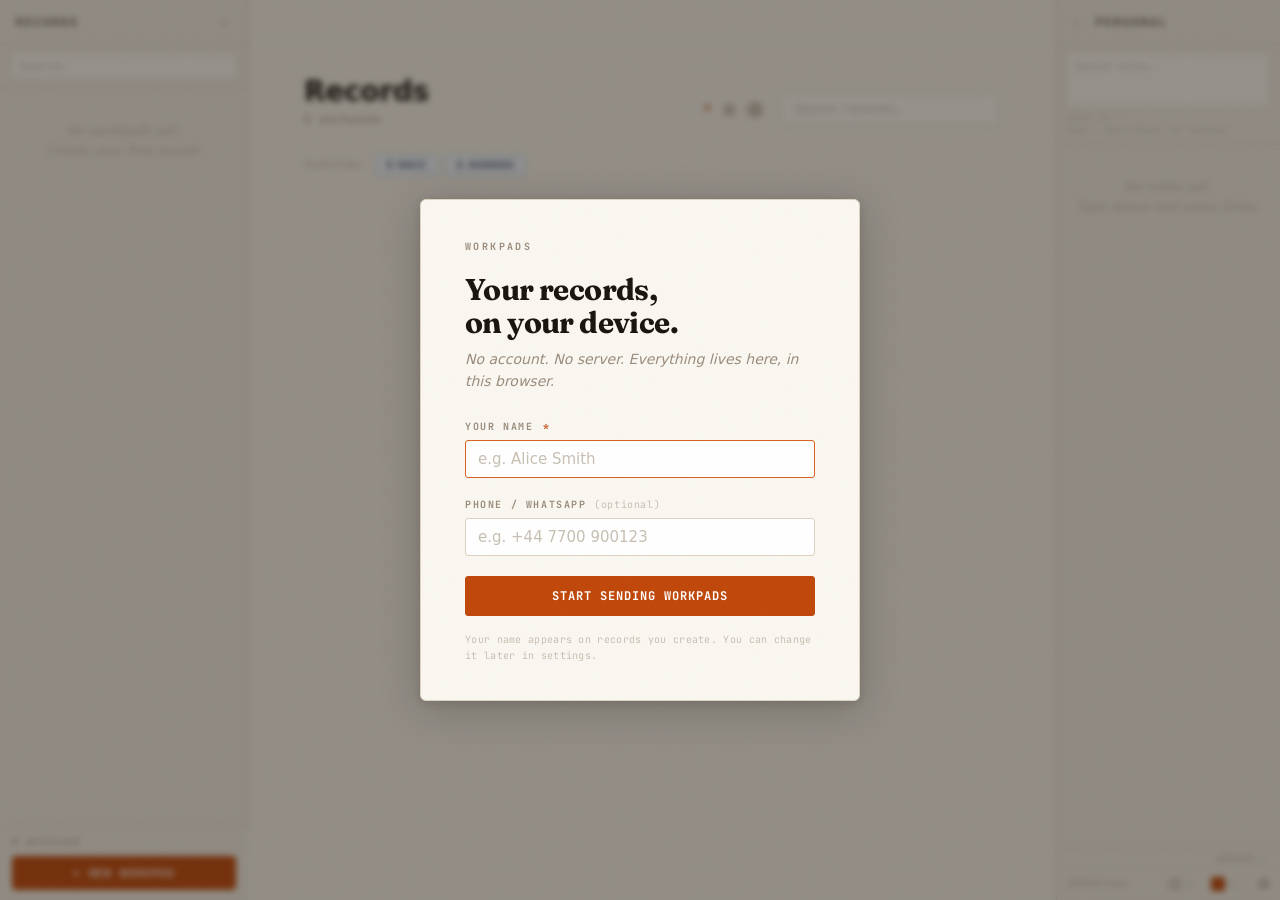
==== index.html @ d7a2f34f "updates to PWA" ====
<!DOCTYPE html>
<html lang="en">
<head>
  <meta charset="UTF-8">
  <meta name="viewport" content="width=device-width, initial-scale=1.0">
  <title>Workpads</title>
  <link rel="manifest" href="/manifest.json">
  <meta name="mobile-web-app-capable" content="yes">
  <meta name="apple-mobile-web-app-capable" content="yes">
  <meta name="apple-mobile-web-app-status-bar-style" content="black-translucent">
  <meta name="apple-mobile-web-app-title" content="Workpads">
  <meta name="theme-color" content="#1a3055">
  <link rel="apple-touch-icon" href="/img/icon-192.svg">
  <link rel="preconnect" href="https://fonts.googleapis.com">
  <link rel="preconnect" href="https://fonts.gstatic.com" crossorigin>
  <link href="https://fonts.googleapis.com/css2?family=Fraunces:ital,opsz,wght@0,9..144,300;0,9..144,700;1,9..144,400&family=JetBrains+Mono:wght@400;500;700&family=Playfair+Display:ital,wght@0,700;1,400&family=Lora:ital,wght@0,400;0,500;1,400&family=IBM+Plex+Mono:wght@400;500;700&display=swap" rel="stylesheet">
  <script>
    (function(){
      var t = localStorage.getItem('wp_theme') || 'telegram';
      if (t !== 'telegram') document.documentElement.setAttribute('data-theme', t);
      var b = localStorage.getItem('wp_bg') || 'americana';
      if (b !== 'americana') document.documentElement.setAttribute('data-bg', b);
    }());
  </script>
  <link rel="stylesheet" href="css/app.css">
</head>
<body>

  <div id="shell">

    <!-- ── Three-column content area ───────────────────────── -->
    <div id="content">

      <!-- Left panel: Records -->
      <aside id="panel-left" class="panel">
        <div class="panel-header">
          <button class="panel-title" id="panel-left-title" title="Show all records">Records</button>
          <button class="panel-toggle" id="toggle-left" title="Collapse panel" aria-label="Collapse records panel">
            <span class="toggle-icon">‹</span>
          </button>
        </div>
        <div class="panel-body" id="panel-left-body">
          <!-- WorkpadsPanel.js renders here -->
        </div>
        <div class="panel-collapsed-label" aria-hidden="true">Records</div>
        <div class="left-panel-footer">
          <div class="lpf-stats">
            <span class="lpf-archive-link" id="lpf-archive-link">0 archived</span>
          </div>
          <button class="btn-primary lpf-new-btn" id="lpf-new-workpad">+ New Workpad</button>
        </div>
      </aside>

      <!-- Main screen area -->
      <main id="main-area">
        <div id="main-topbar">
          <div class="main-topbar-left">
            <button id="mobile-btn-left" class="mobile-nav-btn mobile-nav-records" title="Open records panel" aria-label="Records"></button>
            <button id="btn-new" class="mobile-nav-btn mobile-nav-new" title="New workpad" aria-label="New workpad">+</button>
            <span id="main-topbar-breadcrumb" class="main-topbar-breadcrumb"></span>
          </div>
          <div class="main-topbar-right">
            <div class="view-variant-group" id="view-variant-group" style="display:none;">
              <button class="view-variant-btn" data-variant="compact" title="Compact view">A</button>
              <button class="view-variant-btn active" data-variant="default" title="Default view">1</button>
              <button class="view-variant-btn" data-variant="large" title="Large view">a</button>
            </div>
            <button id="mobile-btn-note" class="mobile-nav-btn mobile-nav-note" title="Quick note" aria-label="Quick note">&#9998;</button>
            <button id="mobile-btn-import" class="mobile-nav-btn mobile-nav-import" title="Import from link" aria-label="Import from link">&#8595;</button>
          </div>
        </div>
        <div id="screen-onboarding" class="screen"></div>
        <div id="screen-list"       class="screen"></div>
        <div id="screen-wizard"     class="screen"></div>
        <div id="screen-view"       class="screen"></div>
        <div id="screen-share"      class="screen"></div>
        <div id="screen-management" class="screen"></div>
        <div id="screen-archive"    class="screen"></div>
        <div id="screen-financial"         class="screen"></div>
        <div id="screen-finance-overview"  class="screen"></div>
      </main>

      <!-- Right panel: Personal -->
      <aside id="panel-right" class="panel">
        <div class="panel-header panel-header-right">
          <button class="panel-toggle" id="toggle-right" title="Collapse panel" aria-label="Collapse personal panel">
            <span class="toggle-icon">›</span>
          </button>
          <span class="panel-title">Personal</span>
        </div>
        <div class="panel-body" id="panel-right-body">
          <!-- PersonalPanel.js renders here -->
        </div>
        <div class="panel-collapsed-label" aria-hidden="true">Personal</div>
      </aside>

    </div><!-- #content -->

  </div><!-- #shell -->

  <!-- ── Onboarding overlay ─────────────────────────────────── -->
  <div id="overlay-onboarding" class="overlay" style="display:none;" role="dialog" aria-modal="true" aria-labelledby="onboard-heading">
    <div class="overlay-card">
      <div class="overlay-wordmark">Workpads</div>
      <h1 class="overlay-heading" id="onboard-heading">Your records,<br>on your device.</h1>
      <p class="overlay-sub">No account. No server. Everything lives here, in this browser.</p>
      <div class="field-group">
        <label class="field-label" for="onboard-name">Your name <span class="field-required">*</span></label>
        <input class="field-input" id="onboard-name" type="text" placeholder="e.g. Alice Smith" autocomplete="name" autocorrect="off">
      </div>
      <div class="field-group">
        <label class="field-label" for="onboard-phone">Phone / WhatsApp <span class="field-optional">(optional)</span></label>
        <input class="field-input" id="onboard-phone" type="tel" placeholder="e.g. +44 7700 900123" autocomplete="tel">
      </div>
      <button class="btn-primary btn-full" id="onboard-submit">Start sending workpads</button>
      <p class="overlay-footnote">Your name appears on records you create. You can change it later in settings.</p>
    </div>
  </div>

  <!-- ── Quick note overlay ─────────────────────────────────── -->
  <div id="overlay-quicknote" class="overlay" style="display:none;" role="dialog" aria-modal="true" aria-labelledby="quicknote-heading">
    <div class="overlay-card overlay-card-sm">
      <h2 class="overlay-heading-sm" id="quicknote-heading">Quick note</h2>
      <textarea class="field-input field-textarea" id="quicknote-input" placeholder="Capture a thought…" rows="5"></textarea>
      <div class="overlay-actions">
        <button class="btn-ghost" id="quicknote-cancel">Cancel</button>
        <button class="btn-primary" id="quicknote-save">Save note</button>
      </div>
    </div>
  </div>

  <!-- ── Note detail overlay ────────────────────────────────── -->
  <div id="overlay-note-detail" class="overlay" style="display:none;" role="dialog" aria-modal="true">
    <div class="overlay-card overlay-card-sm">
      <div class="overlay-note-header">
        <span class="overlay-note-time" id="overlay-note-time"></span>
        <div style="display:flex;gap:8px;align-items:center;">
          <button id="overlay-note-edit" style="font-family:var(--font-mono);font-size:10px;font-weight:700;letter-spacing:.08em;color:var(--ink-mid);background:var(--rule-light);border:1px solid var(--rule);border-radius:3px;padding:3px 9px;cursor:pointer;">Edit</button>
          <button id="overlay-note-copy" style="font-family:var(--font-mono);font-size:10px;font-weight:700;letter-spacing:.08em;color:var(--ink-mid);background:var(--rule-light);border:1px solid var(--rule);border-radius:3px;padding:3px 9px;cursor:pointer;">Copy</button>
          <button class="btn-icon" id="overlay-note-close" aria-label="Close">&times;</button>
        </div>
      </div>
      <div class="overlay-note-body" id="overlay-note-body"></div>
      <div id="overlay-note-edit-area" style="display:none;">
        <textarea id="overlay-note-edit-input" class="field-input field-textarea" rows="5" style="margin-bottom:10px;"></textarea>
        <div style="display:flex;gap:8px;justify-content:flex-end;">
          <button class="btn-ghost" id="overlay-note-edit-cancel">Cancel</button>
          <button class="btn-primary" id="overlay-note-edit-save">Save</button>
        </div>
      </div>
    </div>
  </div>

  <!-- ── Import / paste link overlay ─────────────────────────── -->
  <div id="overlay-import" class="overlay" style="display:none;" role="dialog" aria-modal="true" aria-labelledby="import-heading">
    <div class="overlay-card overlay-card-sm">
      <h2 class="overlay-heading-sm" id="import-heading">Add from link</h2>
      <div id="import-preview" class="import-preview" style="display:none;"></div>
      <div class="field-group" id="import-paste-group">
        <label class="field-label" for="import-url-input">Paste a workpads link</label>
        <input class="field-input" id="import-url-input" type="url" placeholder="workpads.me/p#&#x2026;" autocomplete="off" autocorrect="off" spellcheck="false">
      </div>
      <div id="import-error" style="display:none;font-family:var(--font-mono);font-size:11px;color:#b33a0a;margin:8px 0;"></div>
      <div class="overlay-actions">
        <button class="btn-ghost" id="import-cancel">Cancel</button>
        <button class="btn-primary" id="import-save" disabled>Save as new workpad</button>
      </div>
    </div>
  </div>

  <!-- ── Scripts ───────────────────────────────────────────── -->
  <script src="js/lib/fflate.js"></script>
  <script src="js/lib/codec.js"></script>
  <script src="js/services/StorageAdapter.js"></script>
  <script src="js/services/ActivityService.js"></script>
  <script src="js/services/RecordService.js"></script>
  <script src="js/services/PersonalService.js"></script>
  <script src="js/services/BlockRegistry.js"></script>
  <script src="js/screens/list.js"></script>
  <script src="js/screens/wizard.js"></script>
  <script src="js/screens/view.js"></script>
  <script src="js/screens/share.js"></script>
  <script src="js/screens/management.js"></script>
  <script src="js/screens/archive.js"></script>
  <script src="js/screens/financial.js"></script>
  <script src="js/screens/finance-overview.js"></script>
  <script src="js/panels/WorkpadsPanel.js"></script>
  <script src="js/panels/PersonalPanel.js"></script>
  <script src="js/app.js"></script>
  <script>
    /* ── Panel footer wiring ── */
    (function () {
      /* Left footer: New Workpad */
      var newBtn = document.getElementById('lpf-new-workpad');
      if (newBtn) newBtn.addEventListener('click', function () { App.showWizard(); });

      /* Left footer: archive link + count */
      var archLink = document.getElementById('lpf-archive-link');
      if (archLink) {
        archLink.addEventListener('click', function () { App.showArchive(); });
        function refreshArchiveCount() {
          if (typeof RecordService !== 'undefined' && RecordService.listArchived) {
            RecordService.listArchived().then(function (r) {
              archLink.textContent = (r || []).length + ' archived';
            });
          }
        }
        refreshArchiveCount();
        setInterval(refreshArchiveCount, 8000);
      }

      /* Center topbar breadcrumb */
      window.setTopbarBreadcrumb = function (text) {
        var el = document.getElementById('main-topbar-breadcrumb');
        if (el) el.textContent = text || '';
      };
    }());
  </script>
  <script>
    if ('serviceWorker' in navigator) {
      window.addEventListener('load', function () {
        navigator.serviceWorker.register('/sw.js');
      });
    }
  </script>

</body>
</html>
---- css/app.css ----
/* ============================================================
   Workpads Web App — app.css
   Aesthetic: "The Telegram" — warm paper, ink, rust accent
   Fonts: Fraunces (display) · JetBrains Mono · System sans-serif (body)
   ============================================================ */

/* ── Reset ─────────────────────────────────────────────────── */
*, *::before, *::after { box-sizing: border-box; margin: 0; padding: 0; }
button { cursor: pointer; border: none; background: none; font: inherit; }
input, textarea { font: inherit; border: none; outline: none; background: none; }
a { color: inherit; }

/* ── Variables ─────────────────────────────────────────────── */
:root {
  /* Palette */
  --paper:          #f6f1e8;
  --card:           #faf7f1;
  --card-raised:    #ffffff;
  --ink:            #19140f;
  --ink-mid:        #4a3f32;
  --ink-muted:      #9a8c7c;
  --ink-faint:      #c8bfb2;
  --rule:           #ddd3c2;
  --rule-light:     #eae4d8;
  --stamp:          #c0470a;
  --stamp-hover:    #a33a06;
  --stamp-light:    #f5ebe4;
  --stamp-border:   #d96020;
  --panel-bg:       #f1ece2;
  --panel-border:   #d8cfc0;

  /* Layout */
  --topbar-h:           0px;
  --panel-left-w:       248px;
  --panel-right-w:      224px;
  --panel-collapsed-w:  40px;
  --panel-transition:   0.2s cubic-bezier(0.4, 0, 0.2, 1);

  /* Typography */
  --font-display: 'Fraunces', Georgia, serif;
  --font-mono:    'JetBrains Mono', 'Courier New', monospace;
  --font-body:    system-ui, -apple-system, BlinkMacSystemFont, 'Segoe UI', Roboto, sans-serif;

  /* Shadows */
  --shadow-panel: inset -1px 0 0 var(--panel-border);
  --shadow-panel-right: inset 1px 0 0 var(--panel-border);
  --shadow-card:  0 1px 3px rgba(25,20,15,.06), 0 4px 16px rgba(25,20,15,.08);
  --shadow-overlay: 0 8px 40px rgba(25,20,15,.22), 0 2px 8px rgba(25,20,15,.12);
}

/* ── Base ───────────────────────────────────────────────────── */
html, body {
  height: 100%;
  overflow: hidden;
  background: var(--paper);
  color: var(--ink);
  -webkit-font-smoothing: antialiased;
  -moz-osx-font-smoothing: grayscale;
}

/* Subtle grain on body */
body::before {
  content: '';
  position: fixed;
  inset: 0;
  pointer-events: none;
  z-index: 9000;
  opacity: 0.03;
  background-image: url("data:image/svg+xml,%3Csvg xmlns='http://www.w3.org/2000/svg' width='200' height='200'%3E%3Cfilter id='n'%3E%3CfeTurbulence type='fractalNoise' baseFrequency='0.8' numOctaves='4' stitchTiles='stitch'/%3E%3C/filter%3E%3Crect width='200' height='200' filter='url(%23n)'/%3E%3C/svg%3E");
}

/* ── Shell ──────────────────────────────────────────────────── */
#shell {
  height: 100vh;
  display: flex;
  flex-direction: column;
  overflow: hidden;
}

/* ── Top bar ────────────────────────────────────────────────── */
#topbar {
  display: none;
}

.topbar-left  { display: flex; align-items: center; flex-shrink: 0; }
.topbar-center { flex: 1; display: flex; align-items: center; justify-content: center; min-width: 0; }
.topbar-right { display: flex; align-items: center; gap: 8px; flex-shrink: 0; }

.logo {
  font-family: var(--font-mono);
  font-weight: 700;
  font-size: 13px;
  letter-spacing: 0.2em;
  text-transform: uppercase;
  color: var(--ink);
  user-select: none;
}

.topbar-context-title {
  font-family: var(--font-mono);
  font-size: 11px;
  font-weight: 500;
  letter-spacing: 0.1em;
  color: var(--ink-muted);
  text-transform: uppercase;
  overflow: hidden;
  text-overflow: ellipsis;
  white-space: nowrap;
}

/* ── Buttons ────────────────────────────────────────────────── */
.btn-primary {
  font-family: var(--font-mono);
  font-size: 11px;
  font-weight: 700;
  letter-spacing: 0.08em;
  text-transform: uppercase;
  color: #fff;
  background: var(--stamp);
  border: 1.5px solid var(--stamp);
  padding: 7px 16px;
  border-radius: 3px;
  transition: background 0.13s, border-color 0.13s;
  white-space: nowrap;
}
.btn-primary:hover { background: var(--stamp-hover); border-color: var(--stamp-hover); }
.btn-primary:active { opacity: 0.85; }
.btn-primary.btn-full { width: 100%; padding: 11px 16px; font-size: 12px; }

.btn-ghost {
  font-family: var(--font-mono);
  font-size: 11px;
  font-weight: 500;
  letter-spacing: 0.06em;
  color: var(--ink-mid);
  background: transparent;
  border: 1.5px solid var(--rule);
  padding: 6px 14px;
  border-radius: 3px;
  transition: border-color 0.13s, color 0.13s;
  white-space: nowrap;
}
.btn-ghost:hover { border-color: var(--ink-muted); color: var(--ink); }

.btn-text {
  font-family: var(--font-mono);
  font-size: 11px;
  font-weight: 500;
  color: var(--stamp);
  letter-spacing: 0.06em;
  padding: 4px 0;
  border-bottom: 1px solid transparent;
  transition: border-color 0.13s;
}
.btn-text:hover { border-color: var(--stamp); }

.btn-icon {
  display: flex;
  align-items: center;
  justify-content: center;
  width: 32px;
  height: 32px;
  border-radius: 3px;
  color: var(--ink-muted);
  font-size: 16px;
  transition: background 0.13s, color 0.13s;
}
.btn-icon:hover { background: var(--rule-light); color: var(--ink); }

.btn-mobile-panel { display: none; }

/* ── Content grid ───────────────────────────────────────────── */
#content {
  flex: 1;
  display: grid;
  grid-template-columns: var(--panel-left-w) 1fr var(--panel-right-w);
  min-height: 0;
  overflow: hidden;
  transition: grid-template-columns var(--panel-transition);
}

#content.left-collapsed {
  grid-template-columns: var(--panel-collapsed-w) 1fr var(--panel-right-w);
}
#content.right-collapsed {
  grid-template-columns: var(--panel-left-w) 1fr var(--panel-collapsed-w);
}
#content.left-collapsed.right-collapsed {
  grid-template-columns: var(--panel-collapsed-w) 1fr var(--panel-collapsed-w);
}

/* ── Panels ─────────────────────────────────────────────────── */
.panel {
  display: flex;
  flex-direction: column;
  background: var(--panel-bg);
  overflow: hidden;
  position: relative;
  transition: width var(--panel-transition);
}

#panel-left  { box-shadow: var(--shadow-panel); }
#panel-right { box-shadow: var(--shadow-panel-right); }

.panel-header {
  display: flex;
  align-items: center;
  justify-content: space-between;
  height: 44px;
  padding: 0 12px 0 16px;
  border-bottom: 1px solid var(--panel-border);
  flex-shrink: 0;
}

.panel-header-right {
  justify-content: flex-start;
  gap: 8px;
  padding: 0 16px 0 8px;
}

.panel-title {
  font-family: var(--font-mono);
  font-size: 11px;
  font-weight: 700;
  letter-spacing: 0.18em;
  text-transform: uppercase;
  color: var(--ink-mid);
  user-select: none;
  white-space: nowrap;
  overflow: hidden;
  transition: opacity var(--panel-transition), color 0.13s;
}
button.panel-title:hover { color: var(--ink); }
button.panel-title:active { color: var(--stamp); }

.panel-toggle {
  display: flex;
  align-items: center;
  justify-content: center;
  width: 24px;
  height: 24px;
  border-radius: 3px;
  color: var(--ink-muted);
  flex-shrink: 0;
  transition: background 0.13s, color 0.13s;
}
.panel-toggle:hover { background: var(--rule); color: var(--ink); }

.toggle-icon {
  font-family: var(--font-body);
  font-size: 14px;
  line-height: 1;
  display: block;
  transition: transform var(--panel-transition);
}

.panel-body {
  flex: 1;
  overflow-y: auto;
  overflow-x: hidden;
  overscroll-behavior: contain;
  transition: opacity var(--panel-transition);
}

/* Collapsed state: body + title hidden, vertical label shown */
.panel-collapsed-label {
  position: absolute;
  top: 50%;
  left: 50%;
  transform: translate(-50%, -50%) rotate(-90deg);
  font-family: var(--font-mono);
  font-size: 10px;
  font-weight: 700;
  letter-spacing: 0.22em;
  text-transform: uppercase;
  color: var(--ink);
  white-space: nowrap;
  opacity: 0;
  pointer-events: none;
  transition: opacity var(--panel-transition);
  user-select: none;
}

#content.left-collapsed #panel-left .panel-title,
#content.left-collapsed #panel-left .panel-body,
#content.left-collapsed #panel-left .left-panel-footer {
  opacity: 0;
  pointer-events: none;
}
#content.left-collapsed #panel-left .panel-collapsed-label { opacity: 1; }
#content.left-collapsed #panel-left .toggle-icon { transform: rotate(180deg); }

#content.right-collapsed #panel-right .panel-title,
#content.right-collapsed #panel-right .panel-body {
  opacity: 0;
  pointer-events: none;
}
#content.right-collapsed #panel-right .panel-collapsed-label { opacity: 1; }
#content.right-collapsed #panel-right .toggle-icon { transform: rotate(180deg); }

/* Panel scrollbar */
.panel-body::-webkit-scrollbar { width: 4px; }
.panel-body::-webkit-scrollbar-track { background: transparent; }
.panel-body::-webkit-scrollbar-thumb { background: var(--rule); border-radius: 2px; }

/* ── Main area ──────────────────────────────────────────────── */
#main-area {
  overflow-y: auto;
  overflow-x: hidden;
  min-height: 0;
  background: var(--paper);
  position: relative;
}

#main-area::-webkit-scrollbar { width: 6px; }
#main-area::-webkit-scrollbar-track { background: transparent; }
#main-area::-webkit-scrollbar-thumb { background: var(--rule); border-radius: 3px; }

/* ── Screens ────────────────────────────────────────────────── */
.screen {
  display: none;
  min-height: 100%;
  animation: screenIn 0.2s ease forwards;
}
.screen.active { display: block; }

@keyframes screenIn {
  from { opacity: 0; transform: translateY(6px); }
  to   { opacity: 1; transform: translateY(0); }
}

/* Screen inner padding (screens can override) */
.screen-inner {
  max-width: 680px;
  margin: 0 auto;
  padding: 36px 32px 64px;
}

.screen-inner-wide {
  max-width: 880px;
  margin: 0 auto;
  padding: 36px 32px 64px;
}

.screen-inner-full {
  padding: 36px 32px 64px;
}

/* ── Screen headings ────────────────────────────────────────── */
.screen-title {
  font-family: var(--font-body);
  font-size: 28px;
  font-weight: 700;
  color: var(--ink);
  letter-spacing: -0.01em;
  line-height: 1.15;
  margin-bottom: 4px;
}

.screen-subtitle {
  font-family: var(--font-mono);
  font-size: 11px;
  color: var(--ink-muted);
  letter-spacing: 0.08em;
  margin-bottom: 32px;
}

/* ── Cards ──────────────────────────────────────────────────── */
.card {
  background: var(--card);
  border: 1px solid var(--rule);
  border-radius: 4px;
  box-shadow: var(--shadow-card);
}

.card-section {
  padding: 24px 28px;
  border-bottom: 1px solid var(--rule-light);
}
.card-section:last-child { border-bottom: none; }

/* ── Form elements ──────────────────────────────────────────── */
.field-group {
  margin-bottom: 20px;
}
.field-group:last-child { margin-bottom: 0; }

.field-label {
  display: block;
  font-family: var(--font-mono);
  font-size: 10px;
  font-weight: 700;
  letter-spacing: 0.16em;
  text-transform: uppercase;
  color: var(--ink-muted);
  margin-bottom: 7px;
}

.field-required { color: var(--stamp); margin-left: 2px; }
.field-optional {
  font-weight: 400;
  color: var(--ink-faint);
  letter-spacing: 0.06em;
  text-transform: none;
}

.field-input {
  display: block;
  width: 100%;
  background: var(--card-raised);
  border: 1.5px solid var(--rule);
  border-radius: 3px;
  padding: 9px 12px;
  font-family: var(--font-body);
  font-size: 15px;
  color: var(--ink);
  transition: border-color 0.13s;
  -webkit-appearance: none;
}
.field-input:focus {
  border-color: var(--stamp-border);
  outline: none;
}
.field-input::placeholder { color: var(--ink-faint); }

.field-textarea {
  resize: vertical;
  min-height: 100px;
  line-height: 1.65;
}

.field-hint {
  font-family: var(--font-mono);
  font-size: 10px;
  color: var(--ink-muted);
  margin-top: 5px;
  letter-spacing: 0.04em;
}

/* ── Section label (used in cards + screens) ────────────────── */
.section-label-row {
  display: flex;
  align-items: center;
  gap: 12px;
  margin-bottom: 16px;
}
.section-label {
  font-family: var(--font-mono);
  font-size: 9.5px;
  font-weight: 700;
  letter-spacing: 0.24em;
  text-transform: uppercase;
  color: var(--ink-muted);
  white-space: nowrap;
}
.section-rule {
  flex: 1;
  height: 1px;
  background: var(--rule-light);
}

/* ── Record list item (panel + list screen) ─────────────────── */
.record-item {
  display: flex;
  flex-direction: column;
  gap: 3px;
  padding: 12px 16px;
  border-bottom: 1px solid var(--rule-light);
  cursor: pointer;
  transition: background 0.1s;
}
.record-item:last-child { border-bottom: none; }
.record-item:hover { background: rgba(192,71,10,0.04); }
.record-item.active { background: var(--stamp-light); }

.record-item-job {
  font-family: var(--font-body);
  font-size: 13.5px;
  font-weight: 700;
  color: var(--ink);
  line-height: 1.3;
  white-space: nowrap;
  overflow: hidden;
  text-overflow: ellipsis;
}
.record-item-meta {
  font-family: var(--font-mono);
  font-size: 10px;
  color: var(--ink-muted);
  white-space: nowrap;
  overflow: hidden;
  text-overflow: ellipsis;
}
.record-item-tag {
  display: inline-block;
  font-family: var(--font-mono);
  font-size: 9px;
  font-weight: 700;
  letter-spacing: 0.1em;
  color: var(--stamp);
  background: var(--stamp-light);
  border: 1px solid var(--stamp-border);
  border-radius: 2px;
  padding: 1px 5px;
  margin-left: 4px;
  vertical-align: middle;
}

/* ── Note item (personal panel) ─────────────────────────────── */
.note-item {
  padding: 11px 16px;
  border-bottom: 1px solid var(--rule-light);
  cursor: pointer;
  transition: background 0.1s;
}
.note-item:last-child { border-bottom: none; }
.note-item:hover { background: rgba(192,71,10,0.04); }

.note-item-text {
  font-family: var(--font-body);
  font-size: 12.5px;
  font-style: italic;
  color: var(--ink-mid);
  line-height: 1.45;
  display: -webkit-box;
  -webkit-line-clamp: 2;
  -webkit-box-orient: vertical;
  overflow: hidden;
}
.note-item-time {
  font-family: var(--font-mono);
  font-size: 9px;
  color: var(--ink-faint);
  margin-top: 4px;
}

/* ── Panel search ───────────────────────────────────────────── */
.panel-search {
  padding: 10px 12px;
  border-bottom: 1px solid var(--panel-border);
  flex-shrink: 0;
}
.panel-search-input {
  display: block;
  width: 100%;
  background: var(--card);
  border: 1px solid var(--rule);
  border-radius: 3px;
  padding: 6px 10px;
  font-family: var(--font-mono);
  font-size: 11px;
  color: var(--ink);
  transition: border-color 0.13s;
}
.panel-search-input:focus { border-color: var(--stamp-border); }
.panel-search-input::placeholder { color: var(--ink-faint); }

/* ── Panel footer actions ───────────────────────────────────── */
.panel-footer {
  padding: 10px 12px;
  border-top: 1px solid var(--panel-border);
  flex-shrink: 0;
}

/* ── Overlays ───────────────────────────────────────────────── */
.overlay {
  position: fixed;
  inset: 0;
  background: rgba(25,20,15,0.45);
  backdrop-filter: blur(3px);
  z-index: 8000;
  display: flex;
  align-items: center;
  justify-content: center;
  padding: 24px;
  animation: overlayIn 0.18s ease forwards;
}

@keyframes overlayIn {
  from { opacity: 0; }
  to   { opacity: 1; }
}

.overlay-card {
  background: var(--card);
  border: 1px solid var(--rule);
  border-radius: 6px;
  box-shadow: var(--shadow-overlay);
  padding: 40px 44px 36px;
  width: 100%;
  max-width: 440px;
  animation: overlayCardIn 0.22s cubic-bezier(0.34, 1.2, 0.64, 1) forwards;
}

.overlay-card-sm {
  max-width: 380px;
  padding: 28px 32px 24px;
}

@keyframes overlayCardIn {
  from { opacity: 0; transform: translateY(12px) scale(0.98); }
  to   { opacity: 1; transform: translateY(0) scale(1); }
}

.overlay-wordmark {
  font-family: var(--font-mono);
  font-size: 10px;
  font-weight: 700;
  letter-spacing: 0.24em;
  text-transform: uppercase;
  color: var(--ink-muted);
  margin-bottom: 20px;
}

.overlay-heading {
  font-family: var(--font-display);
  font-size: 30px;
  font-weight: 700;
  color: var(--ink);
  line-height: 1.12;
  letter-spacing: -0.02em;
  margin-bottom: 8px;
}

.overlay-heading-sm {
  font-family: var(--font-display);
  font-size: 20px;
  font-weight: 700;
  color: var(--ink);
  margin-bottom: 16px;
}

.overlay-sub {
  font-family: var(--font-body);
  font-size: 14px;
  font-style: italic;
  color: var(--ink-muted);
  line-height: 1.6;
  margin-bottom: 28px;
}

.overlay-actions {
  display: flex;
  justify-content: flex-end;
  gap: 8px;
  margin-top: 16px;
}

.overlay-footnote {
  font-family: var(--font-mono);
  font-size: 10px;
  color: var(--ink-faint);
  line-height: 1.6;
  margin-top: 16px;
  letter-spacing: 0.03em;
}

/* ── View field (record display) ────────────────────────────── */
.view-field {
  display: grid;
  grid-template-columns: 120px 1fr;
  gap: 8px 16px;
  padding: 10px 0;
  border-bottom: 1px solid var(--rule-light);
  align-items: baseline;
}
.view-field:last-child { border-bottom: none; }

.view-field-label {
  font-family: var(--font-mono);
  font-size: 10px;
  font-weight: 700;
  letter-spacing: 0.14em;
  text-transform: uppercase;
  color: var(--ink-muted);
  padding-top: 2px;
}
.view-field-value {
  font-family: var(--font-body);
  font-size: 15px;
  color: var(--ink);
  line-height: 1.6;
}

/* ── Action row (view screen buttons) ───────────────────────── */
.action-row {
  display: flex;
  gap: 8px;
  flex-wrap: wrap;
  padding: 20px 0 0;
}

/* ── Empty state ────────────────────────────────────────────── */
.empty-state {
  padding: 48px 24px;
  text-align: center;
}
.empty-state-title {
  font-family: var(--font-display);
  font-size: 22px;
  font-weight: 300;
  font-style: italic;
  color: var(--ink-muted);
  margin-bottom: 8px;
}
.empty-state-sub {
  font-family: var(--font-mono);
  font-size: 11px;
  color: var(--ink-faint);
  letter-spacing: 0.06em;
}

/* ── Divider ────────────────────────────────────────────────── */
.divider {
  height: 1px;
  background: var(--rule-light);
  margin: 24px 0;
}

/* ── Tab bar ────────────────────────────────────────────────── */
.tab-bar {
  display: flex;
  justify-content: center;
  border-bottom: 1px solid var(--rule);
  margin-bottom: 28px;
  gap: 0;
}
.tab-btn {
  font-family: var(--font-mono);
  font-size: 11px;
  font-weight: 700;
  letter-spacing: 0.1em;
  text-transform: uppercase;
  color: var(--ink-muted);
  padding: 11px 20px;
  border-bottom: 2px solid transparent;
  margin-bottom: -1px;
  transition: color 0.13s, border-color 0.13s;
}
.tab-btn:hover { color: var(--ink); }
.tab-btn.active { color: var(--stamp); border-bottom-color: var(--stamp); }

/* ── Wizard step indicator ──────────────────────────────────── */
.wizard-steps {
  display: flex;
  align-items: center;
  gap: 0;
  margin-bottom: 32px;
}
.wizard-step {
  display: flex;
  align-items: center;
  gap: 8px;
  cursor: pointer;
  padding: 6px 12px 6px 0;
  transition: opacity 0.13s;
}
.wizard-step:not(.active) { opacity: 0.45; }
.wizard-step:hover:not(.active) { opacity: 0.7; }
.wizard-step-dot {
  width: 8px;
  height: 8px;
  border-radius: 50%;
  background: var(--rule);
  border: 1.5px solid var(--rule);
  transition: background 0.13s, border-color 0.13s;
  flex-shrink: 0;
}
.wizard-step.active .wizard-step-dot   { background: var(--stamp); border-color: var(--stamp); }
.wizard-step.done .wizard-step-dot     { background: var(--ink-muted); border-color: var(--ink-muted); }
.wizard-step-label {
  font-family: var(--font-mono);
  font-size: 10px;
  font-weight: 700;
  letter-spacing: 0.14em;
  text-transform: uppercase;
  color: var(--ink-muted);
}
.wizard-step.active .wizard-step-label { color: var(--stamp); }
.wizard-step-sep {
  flex: 1;
  height: 1px;
  background: var(--rule-light);
  min-width: 16px;
  max-width: 40px;
}

/* ── Toast / feedback ───────────────────────────────────────── */
.toast {
  position: fixed;
  bottom: 24px;
  left: 50%;
  transform: translateX(-50%) translateY(0);
  background: var(--ink);
  color: var(--paper);
  font-family: var(--font-mono);
  font-size: 12px;
  font-weight: 500;
  letter-spacing: 0.06em;
  padding: 10px 20px;
  border-radius: 4px;
  z-index: 9999;
  white-space: nowrap;
  animation: toastIn 0.22s ease forwards;
  pointer-events: none;
}
.toast.hiding { animation: toastOut 0.18s ease forwards; }

@keyframes toastIn  { from { opacity: 0; transform: translateX(-50%) translateY(8px); } to { opacity: 1; transform: translateX(-50%) translateY(0); } }
@keyframes toastOut { to   { opacity: 0; transform: translateX(-50%) translateY(8px); } }

/* ── Panel suppression (management screen) ──────────────────── */
#content.panels-suppressed #panel-left .panel-body,
#content.panels-suppressed #panel-right .panel-body {
  pointer-events: none;
  opacity: 0.35;
}

/* ── Center main topbar ─────────────────────────────────────── */
#main-topbar {
  position: sticky;
  top: 0;
  z-index: 100;
  display: flex;
  align-items: center;
  justify-content: space-between;
  height: 40px;
  padding: 0 20px;
  background: var(--paper);
  border-bottom: 1px solid var(--rule-light);
  flex-shrink: 0;
}

.main-topbar-left {
  display: flex;
  align-items: center;
  min-width: 0;
  flex: 1;
}

.main-topbar-breadcrumb {
  font-family: var(--font-mono);
  font-size: 10px;
  font-weight: 700;
  letter-spacing: 0.16em;
  text-transform: uppercase;
  color: var(--ink-muted);
  white-space: nowrap;
  overflow: hidden;
  text-overflow: ellipsis;
}

.main-topbar-right {
  display: flex;
  align-items: center;
  gap: 6px;
  flex-shrink: 0;
  margin-left: 16px;
}

.view-variant-group {
  display: flex;
  border: 1px solid var(--rule);
  border-radius: 3px;
  overflow: hidden;
}

.view-variant-btn {
  font-family: var(--font-mono);
  font-size: 10px;
  font-weight: 700;
  color: var(--ink-muted);
  background: transparent;
  border: none;
  padding: 4px 8px;
  border-right: 1px solid var(--rule);
  transition: background 0.12s, color 0.12s;
  cursor: pointer;
}
.view-variant-btn:last-child { border-right: none; }
.view-variant-btn:hover { background: var(--rule-light); color: var(--ink); }
.view-variant-btn.active { background: var(--stamp); color: #fff; }

/* ── Left panel footer ───────────────────────────────────────── */
.left-panel-footer {
  padding: 8px 12px 10px;
  border-top: 1px solid var(--panel-border);
  flex-shrink: 0;
  background: var(--panel-bg);
  transition: opacity var(--panel-transition);
}

.lpf-stats {
  display: flex;
  align-items: center;
  margin-bottom: 8px;
}

.lpf-archive-link {
  font-family: var(--font-mono);
  font-size: 10px;
  color: var(--ink-muted);
  letter-spacing: 0.08em;
  cursor: pointer;
  transition: color 0.13s;
  user-select: none;
}
.lpf-archive-link:hover { color: var(--stamp); }

.lpf-new-btn {
  display: block;
  width: 100%;
  padding: 9px 12px;
  font-size: 11px;
  text-align: center;
}



/* ── Classic American theme ──────────────────────────────────── */
[data-theme="classic"] {
  --paper:          #F4EDE0;
  --card:           #FAF6EE;
  --card-raised:    #FFFFFF;
  --ink:            #0D1B2A;
  --ink-mid:        #2B3D52;
  --ink-muted:      #6B7E8F;
  --ink-faint:      #B4C2CC;
  --rule:           #CDD5DC;
  --rule-light:     #E4EAF0;
  --stamp:          #B22234;
  --stamp-hover:    #8C1A28;
  --stamp-light:    #F5E8EA;
  --stamp-border:   #C94455;
  --panel-bg:       #EDF0F4;
  --panel-border:   #C4CDD7;
  --font-display:   'Playfair Display', Georgia, serif;
  --font-mono:      'IBM Plex Mono', 'Courier New', monospace;
  --font-body:      'Lora', Georgia, serif;
  --shadow-card:    0 1px 3px rgba(13,27,42,.06), 0 4px 16px rgba(13,27,42,.08);
  --shadow-overlay: 0 8px 40px rgba(13,27,42,.22), 0 2px 8px rgba(13,27,42,.12);
  --shadow-panel:   inset -1px 0 0 var(--panel-border);
  --shadow-panel-right: inset 1px 0 0 var(--panel-border);
}

/* Classic: decorative border accent on panels */
[data-theme="classic"] #panel-left {
  border-right: 1px solid #1B3A6B20;
}
[data-theme="classic"] #panel-right {
  border-left: 1px solid #1B3A6B20;
}

/* Classic: record active uses federal blue tint */
[data-theme="classic"] .record-item.active {
  background: #E8EDF4;
}
[data-theme="classic"] .record-item:hover {
  background: rgba(178, 34, 52, 0.04);
}

/* Classic: stamp-coloured elements use red */
[data-theme="classic"] .record-item-tag {
  color: #B22234;
  background: #F5E8EA;
  border-color: #C94455;
}

/* Classic: tab active */
[data-theme="classic"] .tab-btn.active {
  color: #1B3A6B;
  border-bottom-color: #1B3A6B;
}

/* Classic: wizard step active */
[data-theme="classic"] .wizard-step.active .wizard-step-dot {
  background: #1B3A6B;
  border-color: #1B3A6B;
}
[data-theme="classic"] .wizard-step.active .wizard-step-label {
  color: #1B3A6B;
}

/* Classic: panel title hover */
[data-theme="classic"] button.panel-title:active {
  color: #1B3A6B;
}

/* Classic: screen title uses serif display */
[data-theme="classic"] .screen-title {
  font-family: 'Playfair Display', Georgia, serif;
  font-weight: 700;
  letter-spacing: -0.01em;
}

/* Classic: overlay heading */
[data-theme="classic"] .overlay-heading {
  font-family: 'Playfair Display', Georgia, serif;
}

/* Classic: subtle horizontal rule in panel headers */
[data-theme="classic"] .panel-header {
  border-bottom: 2px solid #1B3A6B18;
}

/* Classic: main topbar gets a subtle blue-bottom border */
[data-theme="classic"] #main-topbar {
  border-bottom-color: #1B3A6B18;
  background: #F4EDE0;
}

/* Opaque title-area mask: sits behind screen text but above the SVG background.
   Applied to the active screen element (full-width block), gradient fades from
   solid parchment → transparent so cards below reveal the pattern. */
[data-theme="classic"] .screen.active {
  background: linear-gradient(
    to bottom,
    rgba(244,237,224,0.93) 0px,
    rgba(244,237,224,0.93) 110px,
    rgba(244,237,224,0.0)  210px
  );
}

/* Classic: embossed Americana background on main area (default when no data-bg override) */
[data-theme="classic"]:not([data-bg]) #main-area,
[data-bg="americana"] #main-area {
  background-image: url('../img/classic-bg.svg');
  background-attachment: fixed;
  background-size: cover;
  background-position: center center;
  background-repeat: no-repeat;
}

/* ── Background picker overrides ────────────────────────────── */
[data-bg="plain"] #main-area {
  background-image: none !important;
}

[data-bg="grid"] #main-area {
  background-image:
    linear-gradient(rgba(0,0,0,.055) 1px, transparent 1px),
    linear-gradient(90deg, rgba(0,0,0,.055) 1px, transparent 1px) !important;
  background-size: 28px 28px;
  background-attachment: fixed;
  background-position: 0 0;
}

[data-bg="dots"] #main-area {
  background-image: radial-gradient(rgba(0,0,0,.13) 1.5px, transparent 1.5px) !important;
  background-size: 22px 22px;
  background-attachment: fixed;
  background-position: 0 0;
}

[data-bg="linen"] #main-area {
  background-image:
    repeating-linear-gradient(
      45deg,
      rgba(0,0,0,.035) 0,
      rgba(0,0,0,.035) 1px,
      transparent 1px,
      transparent 8px
    ),
    repeating-linear-gradient(
      -45deg,
      rgba(0,0,0,.025) 0,
      rgba(0,0,0,.025) 1px,
      transparent 1px,
      transparent 8px
    ) !important;
  background-attachment: fixed;
}

/* Classic: left panel footer new workpad btn uses federal blue */
[data-theme="classic"] .lpf-new-btn {
  background: #1B3A6B;
  border-color: #1B3A6B;
}
[data-theme="classic"] .lpf-new-btn:hover {
  background: #142d55;
  border-color: #142d55;
}

/* Classic: btn-text color */
[data-theme="classic"] .btn-text { color: #1B3A6B; }
[data-theme="classic"] .btn-text:hover { border-color: #1B3A6B; }

/* ── Mobile nav buttons (hidden on desktop) ─────────────────── */
.mobile-nav-btn {
  display: none;
  align-items: center;
  gap: 4px;
  font-family: var(--font-mono);
  font-size: 10px;
  font-weight: 700;
  letter-spacing: 0.08em;
  color: var(--ink-mid);
  background: none;
  border: none;
  padding: 6px 8px;
  border-radius: 3px;
  cursor: pointer;
  white-space: nowrap;
  transition: background 0.13s, color 0.13s;
  min-width: 44px;
  min-height: 44px;
  justify-content: center;
}
.mobile-nav-btn:active { background: var(--rule-light); }

.mobile-nav-icon {
  font-size: 16px;
  line-height: 1;
}
.mobile-nav-label {
  font-size: 9px;
  letter-spacing: 0.1em;
  text-transform: uppercase;
}

/* + New record — left-side thin circle */
.mobile-nav-new {
  font-size: 20px;
  font-weight: 300;
  color: var(--stamp);
  border: 1.5px solid var(--stamp-border);
  border-radius: 50%;
  width: 34px;
  height: 34px;
  min-width: 34px;
  min-height: 34px;
  padding: 0;
  line-height: 1;
  display: none;
  align-items: center;
  justify-content: center;
}
.mobile-nav-new:active { background: var(--stamp-light); }

/* Records panel button — filled disc */
.mobile-nav-records {
  width: 34px;
  height: 34px;
  min-width: 34px;
  min-height: 34px;
  border-radius: 50%;
  background: var(--ink-mid);
  padding: 0;
  gap: 0;
  transition: background 0.13s;
  flex-shrink: 0;
}
.mobile-nav-records:active { background: var(--ink); }
[data-theme="classic"] .mobile-nav-records { background: #1B3A6B; }

/* Note + Import — thin-circle right-side buttons */
.mobile-nav-note,
.mobile-nav-import {
  width: 34px;
  height: 34px;
  min-width: 34px;
  min-height: 34px;
  border-radius: 50%;
  border: 1.5px solid var(--ink-mid);
  background: none;
  color: var(--ink-mid);
  padding: 0;
  display: none;
  align-items: center;
  justify-content: center;
  transition: background 0.13s, color 0.13s, border-color 0.13s;
  font-size: 16px;
  line-height: 1;
}
.mobile-nav-note:active,
.mobile-nav-import:active {
  background: var(--rule-light);
  color: var(--ink);
  border-color: var(--ink);
}
/* Import arrow slightly smaller */
.mobile-nav-import { font-size: 18px; }

/* ── Responsive ─────────────────────────────────────────────── */

/* Tablet: collapse right panel by default */
@media (max-width: 960px) {
  :root {
    --panel-left-w:  220px;
    --panel-right-w: 200px;
  }
}

@media (max-width: 900px) and (min-width: 681px) {
  #content {
    grid-template-columns: var(--panel-left-w) 1fr var(--panel-collapsed-w);
  }
  #content.left-collapsed {
    grid-template-columns: var(--panel-collapsed-w) 1fr var(--panel-collapsed-w);
  }
  #panel-right .panel-title,
  #panel-right .panel-body { opacity: 0; pointer-events: none; }
  #panel-right .panel-collapsed-label { opacity: 1; }
  #panel-right .toggle-icon { transform: rotate(180deg); }
  #content.right-expanded #panel-right .panel-title,
  #content.right-expanded #panel-right .panel-body { opacity: 1; pointer-events: auto; }
  #content.right-expanded #panel-right .panel-collapsed-label { opacity: 0; }
  #content.right-expanded #panel-right .toggle-icon { transform: none; }
  #content.right-expanded {
    grid-template-columns: var(--panel-left-w) 1fr var(--panel-right-w);
  }
}

/* ── Mobile: panels become drawers, main is full width ─────── */
@media (max-width: 680px) {

  /* Layout: drop the grid entirely — panels are fixed drawers, main fills the viewport */
  #content {
    display: block !important;
    transition: none;
  }

  #main-area {
    width: 100%;
    height: 100%;
    min-height: 0;
  }

  /* Panels: full-height fixed drawers */
  .panel {
    position: fixed;
    top: 0;
    bottom: 0;
    width: 88vw;
    max-width: 320px;
    z-index: 300;
    transform: translateX(-110%);
    transition: transform var(--panel-transition);
    box-shadow: 3px 0 24px rgba(25,20,15,0.18);
  }
  #panel-left  { left: 0; transform: translateX(-110%); }
  #panel-right {
    left: auto;
    right: 0;
    transform: translateX(110%);
    box-shadow: -3px 0 24px rgba(25,20,15,0.18);
  }
  #panel-left.mobile-open  { transform: translateX(0); }
  #panel-right.mobile-open { transform: translateX(0); }

  /* Always show panel content on mobile (collapsed state doesn't apply) */
  .panel-title,
  .panel-body,
  .left-panel-footer { opacity: 1 !important; pointer-events: auto !important; }
  .panel-collapsed-label { display: none !important; }
  .panel-toggle { display: none; }

  /* Topbar: taller for touch, show mobile nav buttons */
  #main-topbar {
    height: 52px;
    padding: 0 8px 0 4px;
  }
  .mobile-nav-btn { display: flex !important; }
  .mobile-nav-new { display: flex !important; }
  .mobile-nav-note   { display: flex !important; }
  .mobile-nav-import { display: flex !important; }

  /* Left group: gap between ● Records and + New */
  .main-topbar-left { gap: 8px; }
  /* Right group: tighter gap between the two circle icons */
  .main-topbar-right { gap: 8px; }

  /* Hide desktop panel-toggle collapse buttons */
  #toggle-left,
  #toggle-right { display: none; }

  /* Body: allow scrolling, prevent horizontal overflow */
  html, body { overflow: hidden; }
  #main-area  { overflow-y: auto; overflow-x: hidden; -webkit-overflow-scrolling: touch; }

  /* Screen wrappers: tighter padding */
  .screen-inner,
  .screen-inner-wide,
  .screen-inner-full {
    padding: 20px 16px 60px;
  }

  /* JS-screen wrappers: override inline/JS-injected padding */
  .view-wrap,
  .wiz-wrap,
  .list-wrap,
  .fin-wrap,
  .fov-wrap {
    padding: 20px 16px 60px !important;
  }

  /* Cards: tighter padding */
  .card-section { padding: 16px 18px; }

  /* Overlays: near full-screen on phones */
  .overlay { padding: 12px; align-items: flex-end; }
  .overlay-card {
    padding: 24px 20px 20px;
    border-radius: 8px 8px 0 0;
    max-width: 100%;
    width: 100%;
  }
  .overlay-heading { font-size: 24px; }

  /* View screen: tighter detail grid */
  .view-field { grid-template-columns: 80px 1fr; }

  /* List screen: hide density selector on mobile */
  .list-density { display: none; }

  /* Action bars: wrap freely */
  .view-action-bar { gap: 6px; }
  .btn-ghost, .btn-primary { font-size: 10px; padding: 6px 10px; }

  /* Financial date filter: stack vertically */
  .fov-date-bar { flex-direction: column; align-items: flex-start; gap: 8px; }
  .fov-date-presets { margin-left: 0; }

  /* View financial sections: tighter */
  .view-fin-header { margin-bottom: 6px; }

  /* Toast: full width */
  .toast {
    left: 16px;
    right: 16px;
    width: auto;
    transform: none;
    text-align: center;
  }
  .toast.hiding { animation: toastOutMobile 0.18s ease forwards; }
  @keyframes toastOutMobile { to { opacity: 0; transform: translateY(8px); } }

  /* Safe area inset for notch/home-indicator devices */
  #main-area { padding-bottom: env(safe-area-inset-bottom, 0px); }
  #main-topbar { padding-top: env(safe-area-inset-top, 0px); }

  /* Note detail: centred card (not bottom sheet) */
  #overlay-note-detail {
    align-items: center;
    padding: 20px;
  }
  #overlay-note-detail .overlay-card {
    border-radius: 8px;
    max-width: 92vw;
    width: 92vw;
  }
}

/* ── Import preview block ────────────────────────────────── */
.import-preview {
  background: var(--rule-light);
  border: 1px solid var(--rule);
  border-radius: 4px;
  padding: 12px 14px;
  margin-bottom: 14px;
  font-family: var(--font-mono);
  font-size: 11px;
  color: var(--ink);
  line-height: 1.6;
}
.import-preview-row {
  display: flex;
  gap: 8px;
  margin-bottom: 3px;
}
.import-preview-label {
  color: var(--ink-faint);
  flex-shrink: 0;
  min-width: 60px;
}
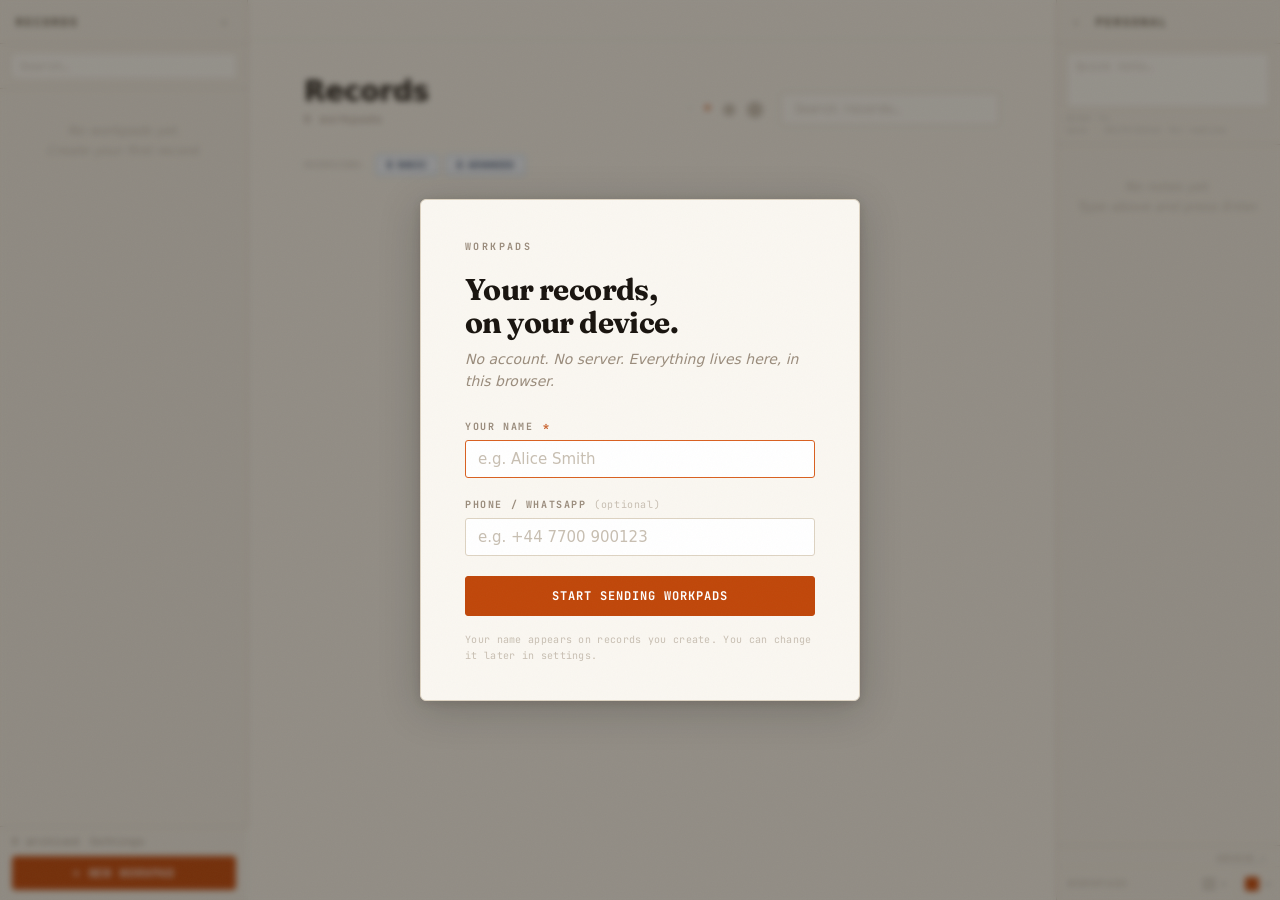
==== commit b71ba5b6: "top bar mobile reorg" ====
--- a/index.html
+++ b/index.html
@@ -46,6 +46,7 @@
         <div class="left-panel-footer">
           <div class="lpf-stats">
             <span class="lpf-archive-link" id="lpf-archive-link">0 archived</span>
+            <button class="lpf-settings-link" id="lpf-settings-btn">Settings</button>
           </div>
           <button class="btn-primary lpf-new-btn" id="lpf-new-workpad">+ New Workpad</button>
         </div>
@@ -57,6 +58,7 @@
           <div class="main-topbar-left">
             <button id="mobile-btn-left" class="mobile-nav-btn mobile-nav-records" title="Open records panel" aria-label="Records"></button>
             <button id="btn-new" class="mobile-nav-btn mobile-nav-new" title="New workpad" aria-label="New workpad">+</button>
+            <button id="mobile-btn-import" class="mobile-nav-btn mobile-nav-import" title="Import from link" aria-label="Import from link">&#8595;</button>
             <span id="main-topbar-breadcrumb" class="main-topbar-breadcrumb"></span>
           </div>
           <div class="main-topbar-right">
@@ -65,8 +67,8 @@
               <button class="view-variant-btn active" data-variant="default" title="Default view">1</button>
               <button class="view-variant-btn" data-variant="large" title="Large view">a</button>
             </div>
+            <button id="mobile-btn-right" class="mobile-nav-btn mobile-nav-personal" title="Open personal panel" aria-label="Personal"></button>
             <button id="mobile-btn-note" class="mobile-nav-btn mobile-nav-note" title="Quick note" aria-label="Quick note">&#9998;</button>
-            <button id="mobile-btn-import" class="mobile-nav-btn mobile-nav-import" title="Import from link" aria-label="Import from link">&#8595;</button>
           </div>
         </div>
         <div id="screen-onboarding" class="screen"></div>
@@ -209,6 +211,10 @@
         setInterval(refreshArchiveCount, 8000);
       }
 
+      /* Left footer: Settings link */
+      var settingsBtn = document.getElementById('lpf-settings-btn');
+      if (settingsBtn) settingsBtn.addEventListener('click', function () { App.showManagement('settings'); });
+
       /* Center topbar breadcrumb */
       window.setTopbarBreadcrumb = function (text) {
         var el = document.getElementById('main-topbar-breadcrumb');
--- a/css/app.css
+++ b/css/app.css
@@ -893,6 +893,7 @@
 .lpf-stats {
   display: flex;
   align-items: center;
+  gap: 10px;
   margin-bottom: 8px;
 }
 
@@ -906,6 +907,20 @@
   user-select: none;
 }
 .lpf-archive-link:hover { color: var(--stamp); }
+
+.lpf-settings-link {
+  font-family: var(--font-mono);
+  font-size: 10px;
+  color: var(--ink-muted);
+  letter-spacing: 0.08em;
+  background: none;
+  border: none;
+  padding: 0;
+  cursor: pointer;
+  transition: color 0.13s;
+  user-select: none;
+}
+.lpf-settings-link:hover { color: var(--ink-mid); }
 
 .lpf-new-btn {
   display: block;
@@ -1153,33 +1168,60 @@
 .mobile-nav-records:active { background: var(--ink); }
 [data-theme="classic"] .mobile-nav-records { background: #1B3A6B; }
 
-/* Note + Import — thin-circle right-side buttons */
-.mobile-nav-note,
+/* Personal panel — unfilled circle, slightly thicker border */
+.mobile-nav-personal {
+  width: 34px;
+  height: 34px;
+  min-width: 34px;
+  min-height: 34px;
+  border-radius: 50%;
+  border: 2px solid var(--ink-mid);
+  background: none;
+  padding: 0;
+  display: none;
+  flex-shrink: 0;
+  transition: background 0.13s, border-color 0.13s;
+}
+.mobile-nav-personal:active { background: var(--rule-light); border-color: var(--ink); }
+
+/* Note (pencil) — plain icon, no circle */
+.mobile-nav-note {
+  width: 34px;
+  height: 34px;
+  min-width: 34px;
+  min-height: 34px;
+  background: none;
+  border: none;
+  color: var(--ink-mid);
+  padding: 0;
+  display: none;
+  align-items: center;
+  justify-content: center;
+  font-size: 17px;
+  line-height: 1;
+  transition: color 0.13s;
+}
+.mobile-nav-note:active { color: var(--ink); }
+
+/* Import arrow — left-side, same style as + */
 .mobile-nav-import {
   width: 34px;
   height: 34px;
   min-width: 34px;
   min-height: 34px;
   border-radius: 50%;
-  border: 1.5px solid var(--ink-mid);
+  border: 1.5px solid var(--stamp-border);
   background: none;
-  color: var(--ink-mid);
+  color: var(--stamp);
   padding: 0;
   display: none;
   align-items: center;
   justify-content: center;
-  transition: background 0.13s, color 0.13s, border-color 0.13s;
-  font-size: 16px;
+  font-size: 18px;
   line-height: 1;
-}
-.mobile-nav-note:active,
-.mobile-nav-import:active {
-  background: var(--rule-light);
-  color: var(--ink);
-  border-color: var(--ink);
-}
-/* Import arrow slightly smaller */
-.mobile-nav-import { font-size: 18px; }
+  transition: background 0.13s, color 0.13s;
+}
+.mobile-nav-import:active { background: var(--stamp-light); }
 
 /* ── Responsive ─────────────────────────────────────────────── */
 
@@ -1260,10 +1302,11 @@
     height: 52px;
     padding: 0 8px 0 4px;
   }
-  .mobile-nav-btn { display: flex !important; }
-  .mobile-nav-new { display: flex !important; }
-  .mobile-nav-note   { display: flex !important; }
-  .mobile-nav-import { display: flex !important; }
+  .mobile-nav-btn      { display: flex !important; }
+  .mobile-nav-new      { display: flex !important; }
+  .mobile-nav-personal { display: flex !important; }
+  .mobile-nav-note     { display: flex !important; }
+  .mobile-nav-import   { display: flex !important; }
 
   /* Left group: gap between ● Records and + New */
   .main-topbar-left { gap: 8px; }
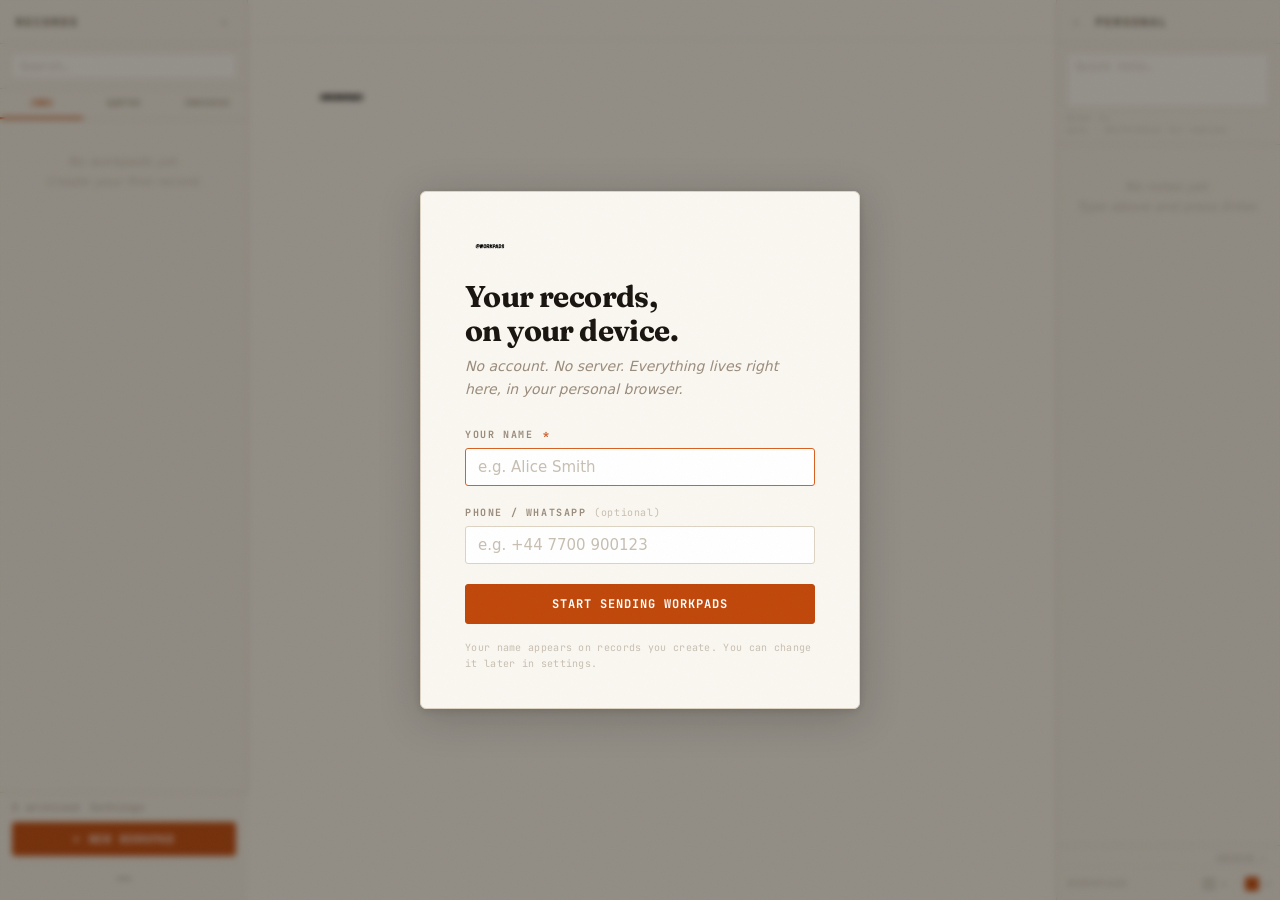
==== commit 0744d0cd: "added wordmark" ====
--- a/index.html
+++ b/index.html
@@ -49,6 +49,11 @@
             <button class="lpf-settings-link" id="lpf-settings-btn">Settings</button>
           </div>
           <button class="btn-primary lpf-new-btn" id="lpf-new-workpad">+ New Workpad</button>
+          <div class="lpf-brand">
+            <a href="https://workpads.org" target="_blank" rel="noopener noreferrer" class="lpf-brand-link">
+              <img src="/img/at-workpads.png" alt="@workpads" class="lpf-brand-img">
+            </a>
+          </div>
         </div>
       </aside>
 
@@ -67,8 +72,8 @@
               <button class="view-variant-btn active" data-variant="default" title="Default view">1</button>
               <button class="view-variant-btn" data-variant="large" title="Large view">a</button>
             </div>
+            <button id="mobile-btn-note" class="mobile-nav-btn mobile-nav-note" title="Quick note" aria-label="Quick note">&#9998;</button>
             <button id="mobile-btn-right" class="mobile-nav-btn mobile-nav-personal" title="Open personal panel" aria-label="Personal"></button>
-            <button id="mobile-btn-note" class="mobile-nav-btn mobile-nav-note" title="Quick note" aria-label="Quick note">&#9998;</button>
           </div>
         </div>
         <div id="screen-onboarding" class="screen"></div>
@@ -103,9 +108,9 @@
   <!-- ── Onboarding overlay ─────────────────────────────────── -->
   <div id="overlay-onboarding" class="overlay" style="display:none;" role="dialog" aria-modal="true" aria-labelledby="onboard-heading">
     <div class="overlay-card">
-      <div class="overlay-wordmark">Workpads</div>
+      <div class="overlay-wordmark"><img src="/img/at-workpads.png" alt="@workpads" class="overlay-wordmark-img"></div>
       <h1 class="overlay-heading" id="onboard-heading">Your records,<br>on your device.</h1>
-      <p class="overlay-sub">No account. No server. Everything lives here, in this browser.</p>
+      <p class="overlay-sub">No account. No server. Everything lives right here, in your personal browser.</p>
       <div class="field-group">
         <label class="field-label" for="onboard-name">Your name <span class="field-required">*</span></label>
         <input class="field-input" id="onboard-name" type="text" placeholder="e.g. Alice Smith" autocomplete="name" autocorrect="off">
--- a/css/app.css
+++ b/css/app.css
@@ -611,6 +611,30 @@
   color: var(--ink-muted);
   margin-bottom: 20px;
 }
+.overlay-wordmark-img {
+  height: 28px;
+  width: auto;
+  display: block;
+  mix-blend-mode: multiply;
+}
+
+/* Left panel footer brand */
+.lpf-brand {
+  text-align: center;
+  padding-top: 8px;
+  margin-top: 6px;
+  border-top: 1px solid var(--rule-light);
+}
+.lpf-brand-link { display: inline-block; line-height: 1; }
+.lpf-brand-img {
+  height: 15px;
+  width: auto;
+  display: block;
+  mix-blend-mode: multiply;
+  opacity: 0.45;
+  transition: opacity .15s;
+}
+.lpf-brand-link:hover .lpf-brand-img { opacity: 0.8; }
 
 .overlay-heading {
   font-family: var(--font-display);
@@ -1184,24 +1208,25 @@
 }
 .mobile-nav-personal:active { background: var(--rule-light); border-color: var(--ink); }
 
-/* Note (pencil) — plain icon, no circle */
+/* Note (pencil) — thin circle matching personal button */
 .mobile-nav-note {
   width: 34px;
   height: 34px;
   min-width: 34px;
   min-height: 34px;
+  border-radius: 50%;
+  border: 2px solid var(--ink-mid);
   background: none;
-  border: none;
   color: var(--ink-mid);
   padding: 0;
   display: none;
   align-items: center;
   justify-content: center;
-  font-size: 17px;
+  font-size: 15px;
   line-height: 1;
-  transition: color 0.13s;
-}
-.mobile-nav-note:active { color: var(--ink); }
+  transition: background 0.13s, color 0.13s, border-color 0.13s;
+}
+.mobile-nav-note:active { background: var(--rule-light); color: var(--ink); border-color: var(--ink); }
 
 /* Import arrow — left-side, same style as + */
 .mobile-nav-import {
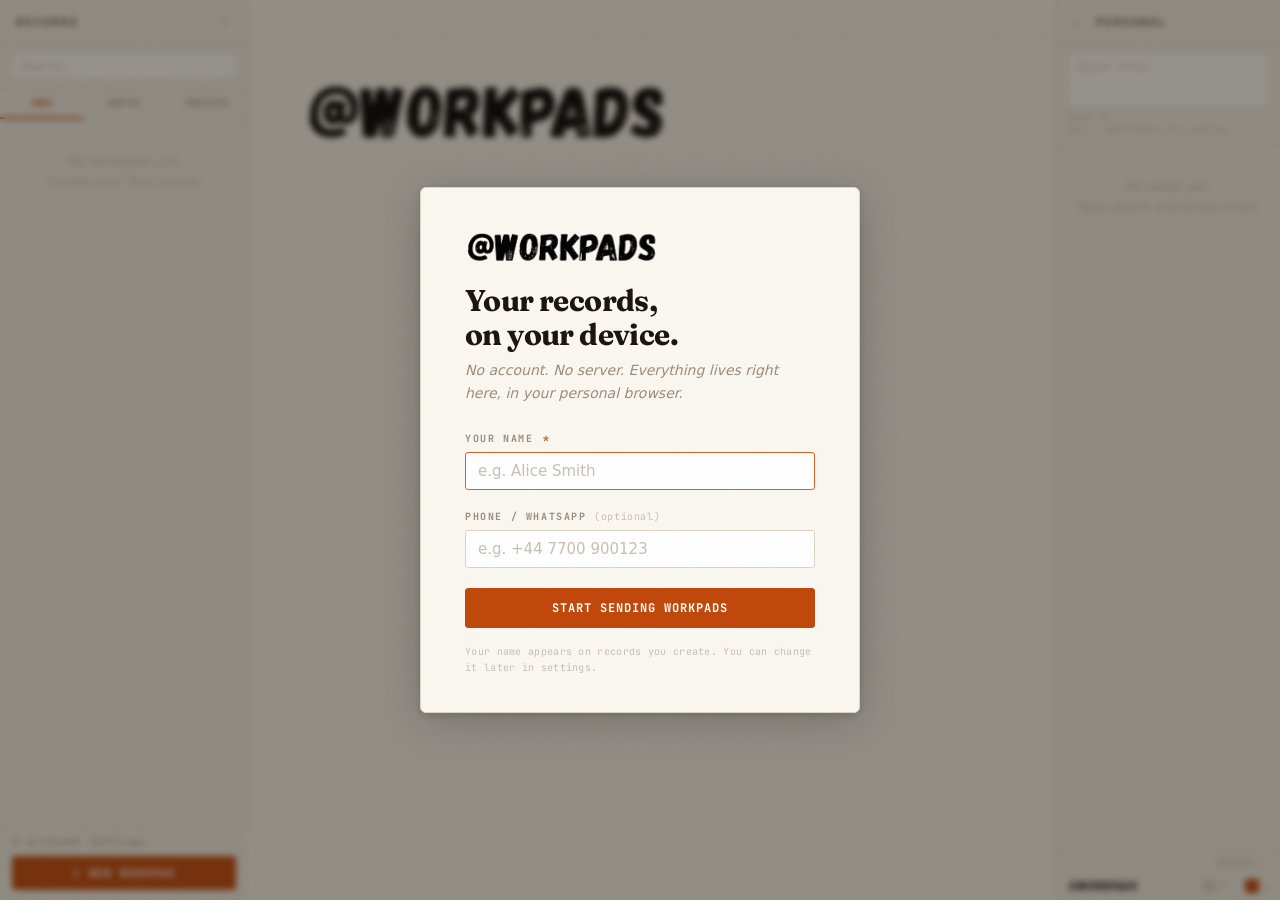
==== commit 0af192a0: "adjusted workmark placements" ====
--- a/index.html
+++ b/index.html
@@ -49,11 +49,6 @@
             <button class="lpf-settings-link" id="lpf-settings-btn">Settings</button>
           </div>
           <button class="btn-primary lpf-new-btn" id="lpf-new-workpad">+ New Workpad</button>
-          <div class="lpf-brand">
-            <a href="https://workpads.org" target="_blank" rel="noopener noreferrer" class="lpf-brand-link">
-              <img src="/img/at-workpads.png" alt="@workpads" class="lpf-brand-img">
-            </a>
-          </div>
         </div>
       </aside>
 
--- a/css/app.css
+++ b/css/app.css
@@ -612,7 +612,7 @@
   margin-bottom: 20px;
 }
 .overlay-wordmark-img {
-  height: 28px;
+  height: 36px;
   width: auto;
   display: block;
   mix-blend-mode: multiply;
@@ -620,14 +620,14 @@
 
 /* Left panel footer brand */
 .lpf-brand {
-  text-align: center;
+  text-align: left;
   padding-top: 8px;
   margin-top: 6px;
   border-top: 1px solid var(--rule-light);
 }
 .lpf-brand-link { display: inline-block; line-height: 1; }
 .lpf-brand-img {
-  height: 15px;
+  height: 13px;
   width: auto;
   display: block;
   mix-blend-mode: multiply;
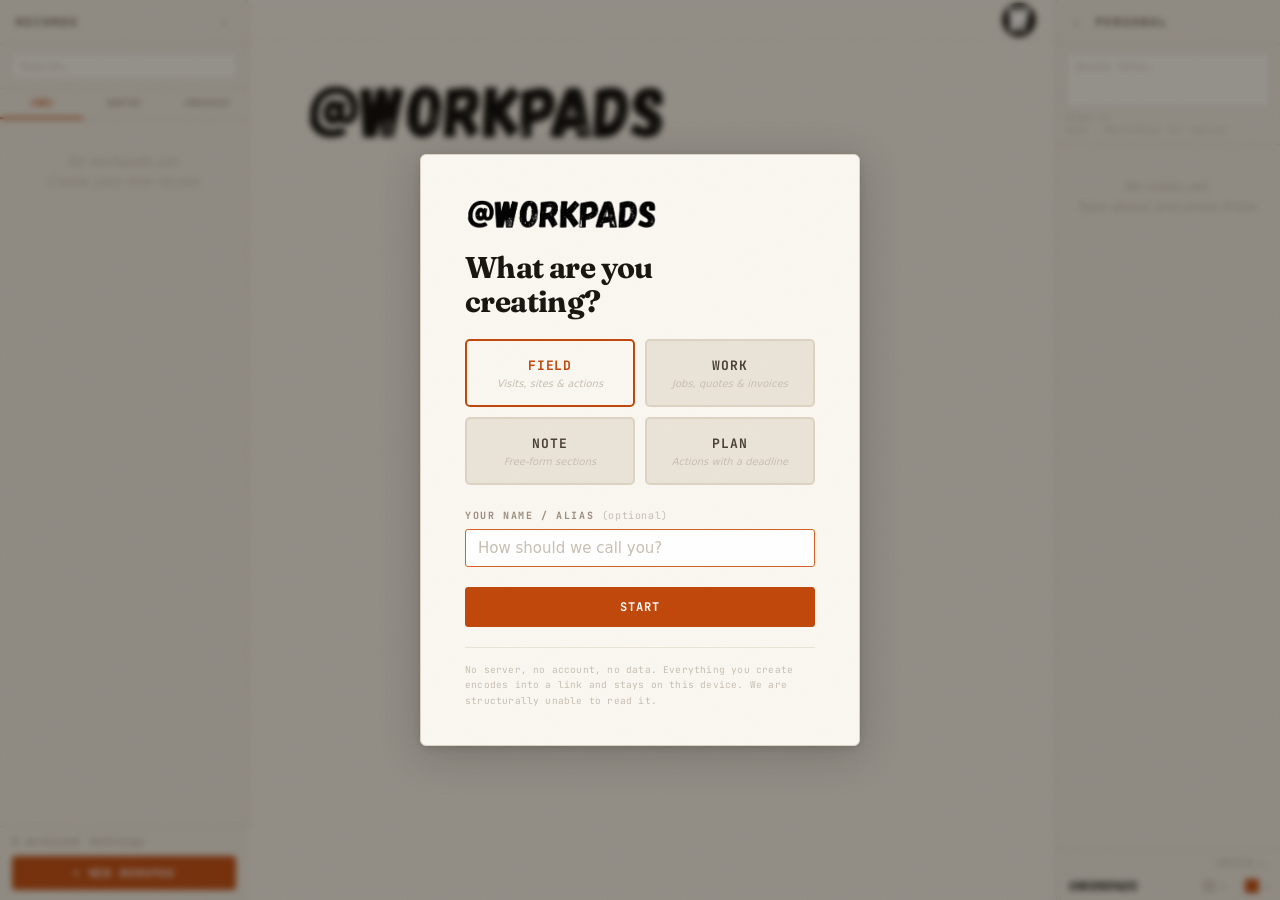
==== commit ad7dcd01: "v01-exp: 4 pad types, frictionless onboarding, alias comments - Onboarding: remove required name/pho" ====
--- a/index.html
+++ b/index.html
@@ -67,6 +67,7 @@
               <button class="view-variant-btn active" data-variant="default" title="Default view">1</button>
               <button class="view-variant-btn" data-variant="large" title="Large view">a</button>
             </div>
+            <button id="mobile-btn-home" class="mobile-nav-btn mobile-nav-home" title="Home" aria-label="Home"><img src="/img/logo-w.png" alt="W" class="mobile-nav-w-img"></button>
             <button id="mobile-btn-note" class="mobile-nav-btn mobile-nav-note" title="Quick note" aria-label="Quick note">&#9998;</button>
             <button id="mobile-btn-right" class="mobile-nav-btn mobile-nav-personal" title="Open personal panel" aria-label="Personal"></button>
           </div>
@@ -104,18 +105,59 @@
   <div id="overlay-onboarding" class="overlay" style="display:none;" role="dialog" aria-modal="true" aria-labelledby="onboard-heading">
     <div class="overlay-card">
       <div class="overlay-wordmark"><img src="/img/at-workpads.png" alt="@workpads" class="overlay-wordmark-img"></div>
-      <h1 class="overlay-heading" id="onboard-heading">Your records,<br>on your device.</h1>
-      <p class="overlay-sub">No account. No server. Everything lives right here, in your personal browser.</p>
+      <h1 class="overlay-heading" id="onboard-heading">What are you<br>creating?</h1>
+      <div class="pad-type-grid" id="onboard-type-grid">
+        <button class="pad-type-btn selected" data-type="field">
+          <span class="pad-type-label">Field</span>
+          <span class="pad-type-desc">Visits, sites &amp; actions</span>
+        </button>
+        <button class="pad-type-btn" data-type="work">
+          <span class="pad-type-label">Work</span>
+          <span class="pad-type-desc">Jobs, quotes &amp; invoices</span>
+        </button>
+        <button class="pad-type-btn" data-type="note">
+          <span class="pad-type-label">Note</span>
+          <span class="pad-type-desc">Free-form sections</span>
+        </button>
+        <button class="pad-type-btn" data-type="plan">
+          <span class="pad-type-label">Plan</span>
+          <span class="pad-type-desc">Actions with a deadline</span>
+        </button>
+      </div>
       <div class="field-group">
-        <label class="field-label" for="onboard-name">Your name <span class="field-required">*</span></label>
-        <input class="field-input" id="onboard-name" type="text" placeholder="e.g. Alice Smith" autocomplete="name" autocorrect="off">
-      </div>
-      <div class="field-group">
-        <label class="field-label" for="onboard-phone">Phone / WhatsApp <span class="field-optional">(optional)</span></label>
-        <input class="field-input" id="onboard-phone" type="tel" placeholder="e.g. +44 7700 900123" autocomplete="tel">
-      </div>
-      <button class="btn-primary btn-full" id="onboard-submit">Start sending workpads</button>
-      <p class="overlay-footnote">Your name appears on records you create. You can change it later in settings.</p>
+        <label class="field-label" for="onboard-alias">Your name / alias <span class="field-optional">(optional)</span></label>
+        <input class="field-input" id="onboard-alias" type="text" placeholder="How should we call you?" autocomplete="off" autocorrect="off">
+      </div>
+      <button class="btn-primary btn-full" id="onboard-submit">Start</button>
+      <p class="overlay-privacy">No server, no account, no data. Everything you create encodes into a link and stays on this device. We are structurally unable to read it.</p>
+    </div>
+  </div>
+
+  <!-- ── Pad type picker overlay ───────────────────────────── -->
+  <div id="overlay-pad-type" class="overlay" style="display:none;" role="dialog" aria-modal="true" aria-labelledby="pad-type-heading">
+    <div class="overlay-card overlay-card-sm">
+      <h2 class="overlay-heading-sm" id="pad-type-heading">New workpad</h2>
+      <div class="pad-type-grid">
+        <button class="pad-type-btn" data-type="field">
+          <span class="pad-type-label">Field</span>
+          <span class="pad-type-desc">Visits, sites &amp; actions</span>
+        </button>
+        <button class="pad-type-btn" data-type="work">
+          <span class="pad-type-label">Work</span>
+          <span class="pad-type-desc">Jobs, quotes &amp; invoices</span>
+        </button>
+        <button class="pad-type-btn" data-type="note">
+          <span class="pad-type-label">Note</span>
+          <span class="pad-type-desc">Free-form sections</span>
+        </button>
+        <button class="pad-type-btn" data-type="plan">
+          <span class="pad-type-label">Plan</span>
+          <span class="pad-type-desc">Actions with a deadline</span>
+        </button>
+      </div>
+      <div class="overlay-actions">
+        <button class="btn-ghost" id="pad-type-cancel">Cancel</button>
+      </div>
     </div>
   </div>
 
@@ -192,9 +234,13 @@
   <script>
     /* ── Panel footer wiring ── */
     (function () {
+      /* Home (W) button */
+      var homeBtn = document.getElementById('mobile-btn-home');
+      if (homeBtn) homeBtn.addEventListener('click', function () { App.showList(); });
+
       /* Left footer: New Workpad */
       var newBtn = document.getElementById('lpf-new-workpad');
-      if (newBtn) newBtn.addEventListener('click', function () { App.showWizard(); });
+      if (newBtn) newBtn.addEventListener('click', function () { App.showTypePicker(); });
 
       /* Left footer: archive link + count */
       var archLink = document.getElementById('lpf-archive-link');
--- a/css/app.css
+++ b/css/app.css
@@ -1228,6 +1228,31 @@
 }
 .mobile-nav-note:active { background: var(--rule-light); color: var(--ink); border-color: var(--ink); }
 
+/* W home button — filled circle with logo, always visible */
+.mobile-nav-home {
+  width: 34px;
+  height: 34px;
+  min-width: 34px;
+  min-height: 34px;
+  border-radius: 50%;
+  background: var(--ink);
+  padding: 0;
+  display: flex;
+  align-items: center;
+  justify-content: center;
+  overflow: hidden;
+  flex-shrink: 0;
+  transition: background 0.13s;
+}
+.mobile-nav-home:active { background: var(--ink-mid); }
+[data-theme="classic"] .mobile-nav-home { background: #1B3A6B; }
+.mobile-nav-w-img {
+  width: 22px;
+  height: auto;
+  display: block;
+  filter: brightness(0) invert(1);
+}
+
 /* Import arrow — left-side, same style as + */
 .mobile-nav-import {
   width: 34px;
@@ -1332,6 +1357,7 @@
   .mobile-nav-personal { display: flex !important; }
   .mobile-nav-note     { display: flex !important; }
   .mobile-nav-import   { display: flex !important; }
+  .mobile-nav-home     { display: flex !important; }
 
   /* Left group: gap between ● Records and + New */
   .main-topbar-left { gap: 8px; }
@@ -1441,3 +1467,207 @@
   flex-shrink: 0;
   min-width: 60px;
 }
+
+/* ── Pad type picker ────────────────────────────────────────── */
+.pad-type-grid {
+  display: grid;
+  grid-template-columns: 1fr 1fr;
+  gap: 10px;
+  margin: 20px 0 24px;
+}
+
+.pad-type-btn {
+  font-family: var(--font-mono);
+  font-size: 13px;
+  font-weight: 700;
+  letter-spacing: 0.06em;
+  text-transform: uppercase;
+  color: var(--ink-mid);
+  background: var(--rule-light);
+  border: 2px solid var(--rule);
+  border-radius: 5px;
+  padding: 16px 12px;
+  cursor: pointer;
+  transition: border-color .15s, color .15s, background .15s;
+  text-align: center;
+}
+.pad-type-btn:hover {
+  border-color: var(--ink-mid);
+  color: var(--ink);
+}
+.pad-type-btn.selected {
+  border-color: var(--stamp);
+  color: var(--stamp);
+  background: var(--bg);
+}
+.pad-type-btn .pad-type-label {
+  display: block;
+  font-size: 13px;
+}
+.pad-type-btn .pad-type-desc {
+  display: block;
+  font-family: var(--font-body);
+  font-size: 10px;
+  font-weight: 400;
+  letter-spacing: 0;
+  text-transform: none;
+  font-style: italic;
+  color: var(--ink-faint);
+  margin-top: 4px;
+}
+
+.overlay-privacy {
+  font-family: var(--font-mono);
+  font-size: 9.5px;
+  color: var(--ink-faint);
+  line-height: 1.65;
+  margin-top: 20px;
+  letter-spacing: 0.02em;
+  border-top: 1px solid var(--rule-light);
+  padding-top: 14px;
+}
+
+/* ── Field type: locations list ─────────────────────────────── */
+.wiz-locations-list {
+  margin-bottom: 10px;
+}
+.wiz-location-item {
+  border: 1px solid var(--rule);
+  border-radius: 4px;
+  padding: 10px 12px;
+  margin-bottom: 8px;
+  background: var(--bg);
+}
+.wiz-location-row {
+  display: flex;
+  gap: 6px;
+  align-items: center;
+  margin-bottom: 6px;
+}
+.wiz-location-row input {
+  flex: 1;
+}
+.wiz-location-remove {
+  font-size: 16px;
+  line-height: 1;
+  color: var(--ink-faint);
+  background: none;
+  border: none;
+  cursor: pointer;
+  padding: 2px 4px;
+  flex-shrink: 0;
+}
+.wiz-location-remove:hover { color: var(--stamp); }
+.wiz-location-notes {
+  width: 100%;
+  font-family: var(--font-body);
+  font-size: 12px;
+  color: var(--ink);
+  background: var(--card);
+  border: 1px solid var(--rule-light);
+  border-radius: 3px;
+  padding: 5px 8px;
+  resize: none;
+  box-sizing: border-box;
+}
+.wiz-add-location-btn {
+  font-family: var(--font-mono);
+  font-size: 10px;
+  font-weight: 700;
+  letter-spacing: 0.06em;
+  color: var(--ink-mid);
+  background: none;
+  border: 1px dashed var(--rule);
+  border-radius: 4px;
+  padding: 7px 14px;
+  cursor: pointer;
+  width: 100%;
+  text-align: center;
+  margin-top: 2px;
+}
+.wiz-add-location-btn:hover { border-color: var(--ink-mid); color: var(--ink); }
+
+/* ── Comments section (view screen) ────────────────────────── */
+.comments-section {
+  margin-top: 24px;
+  border-top: 1px solid var(--rule);
+  padding-top: 18px;
+}
+.comments-section-heading {
+  font-family: var(--font-mono);
+  font-size: 10px;
+  font-weight: 700;
+  letter-spacing: 0.1em;
+  text-transform: uppercase;
+  color: var(--ink-muted);
+  margin-bottom: 12px;
+}
+.comment-item {
+  padding: 10px 0;
+  border-bottom: 1px solid var(--rule-light);
+}
+.comment-meta {
+  font-family: var(--font-mono);
+  font-size: 9px;
+  color: var(--ink-faint);
+  margin-bottom: 4px;
+}
+.comment-alias {
+  font-weight: 700;
+  color: var(--ink-mid);
+  margin-right: 6px;
+}
+.comment-badge {
+  font-size: 8px;
+  padding: 1px 5px;
+  border-radius: 2px;
+  letter-spacing: 0.05em;
+  margin-left: 4px;
+}
+.comment-badge-device {
+  background: var(--rule-light);
+  color: var(--ink-faint);
+}
+.comment-badge-record {
+  background: rgba(80,130,80,0.1);
+  color: #4a7a4a;
+}
+.comment-body {
+  font-family: var(--font-body);
+  font-size: 13px;
+  color: var(--ink);
+  line-height: 1.55;
+}
+.comment-add-form {
+  margin-top: 14px;
+  background: var(--rule-light);
+  border: 1px solid var(--rule);
+  border-radius: 5px;
+  padding: 12px 14px;
+}
+.comment-add-row {
+  display: flex;
+  gap: 8px;
+  margin-bottom: 8px;
+}
+.comment-add-alias {
+  width: 140px;
+  flex-shrink: 0;
+}
+.comment-add-text {
+  flex: 1;
+  min-height: 60px;
+  resize: none;
+}
+.comment-save-row {
+  display: flex;
+  gap: 8px;
+  justify-content: flex-end;
+  align-items: center;
+}
+.comment-save-hint {
+  font-family: var(--font-mono);
+  font-size: 9px;
+  color: var(--ink-faint);
+  flex: 1;
+}
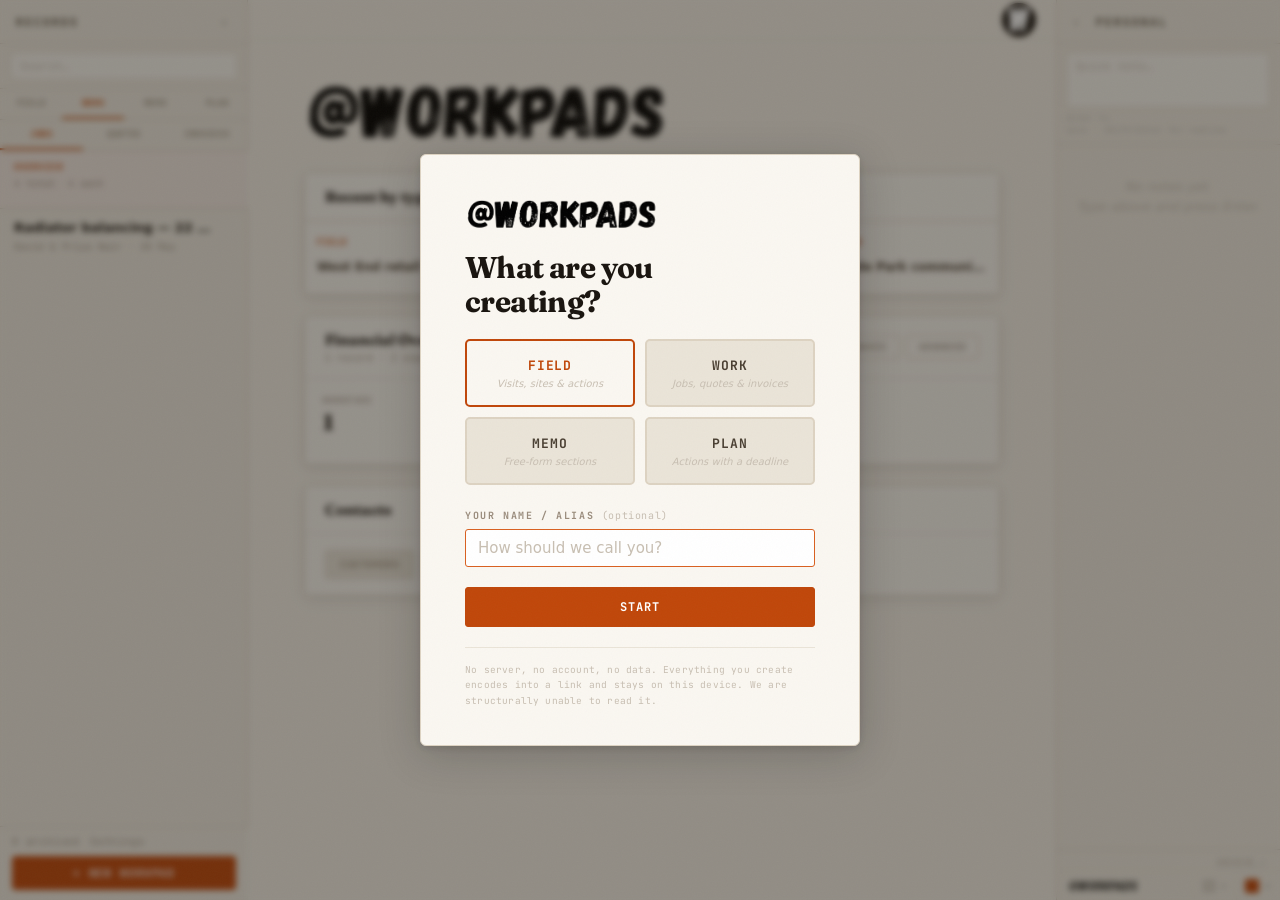
==== commit ef7ddd16: "Improve shared view, postcards, maps, and demo records for v01. Fix the public receiver toolbar and " ====
--- a/index.html
+++ b/index.html
@@ -116,7 +116,7 @@
           <span class="pad-type-desc">Jobs, quotes &amp; invoices</span>
         </button>
         <button class="pad-type-btn" data-type="note">
-          <span class="pad-type-label">Note</span>
+          <span class="pad-type-label">Memo</span>
           <span class="pad-type-desc">Free-form sections</span>
         </button>
         <button class="pad-type-btn" data-type="plan">
@@ -147,7 +147,7 @@
           <span class="pad-type-desc">Jobs, quotes &amp; invoices</span>
         </button>
         <button class="pad-type-btn" data-type="note">
-          <span class="pad-type-label">Note</span>
+          <span class="pad-type-label">Memo</span>
           <span class="pad-type-desc">Free-form sections</span>
         </button>
         <button class="pad-type-btn" data-type="plan">
@@ -221,6 +221,11 @@
   <script src="js/services/PersonalService.js"></script>
   <script src="js/services/BlockRegistry.js"></script>
   <script src="js/screens/list.js"></script>
+  <script src="js/lib/map-utils.js"></script>
+  <script src="js/lib/postcard.js"></script>
+  <script src="js/lib/pad-type.js"></script>
+  <script src="js/lib/workpads-encrypt.js"></script>
+  <script src="js/lib/pads-ext.js"></script>
   <script src="js/screens/wizard.js"></script>
   <script src="js/screens/view.js"></script>
   <script src="js/screens/share.js"></script>
--- a/css/app.css
+++ b/css/app.css
@@ -1587,6 +1587,191 @@
 }
 .wiz-add-location-btn:hover { border-color: var(--ink-mid); color: var(--ink); }
 
+/* Wizard — action section headings */
+.wiz-action-heading { background: rgba(120, 100, 80, .04); }
+.wiz-action-heading .wiz-action-num { color: var(--ink-muted); font-size: 13px; }
+.wiz-action-heading-title { font-weight: 700 !important; letter-spacing: .02em; }
+.wiz-action-heading .wiz-action-notes { display: none; }
+
+/* Wizard — encryption toggle */
+.wiz-encrypt-block {
+  margin-top: 16px; padding-top: 14px;
+  border-top: 1px solid var(--rule-light);
+}
+.wiz-encrypt-row {
+  display: flex; align-items: center; gap: 8px;
+}
+.wiz-encrypt-row input[type=checkbox] {
+  width: 15px; height: 15px; accent-color: var(--stamp); cursor: pointer;
+}
+.wiz-encrypt-row label {
+  font-family: var(--font-mono); font-size: 11px; font-weight: 700;
+  color: var(--ink-mid); cursor: pointer;
+}
+.wiz-encrypt-hint, .wiz-encrypt-sealed {
+  font-family: var(--font-mono); font-size: 9px;
+  color: var(--ink-faint); margin-top: 6px; line-height: 1.45;
+}
+.wiz-encrypt-sealed { color: var(--stamp); }
+.wiz-encrypt-pass { margin-top: 8px; }
+
+.view-sealed-banner {
+  max-width: 680px; margin: 0 auto 16px; padding: 14px 16px;
+  background: var(--stamp-light); border: 1px solid #e8c4aa; border-radius: 4px;
+}
+.view-sealed-text {
+  font-family: var(--font-mono); font-size: 11px; color: var(--ink-mid); margin-bottom: 10px;
+}
+.view-sealed-row { display: flex; gap: 8px; align-items: center; flex-wrap: wrap; }
+.view-sealed-row .field-input { flex: 1; min-width: 160px; }
+.view-sealed-hint { font-family: var(--font-mono); font-size: 10px; margin-top: 8px; }
+.view-sealed-msg {
+  font-family: var(--font-mono); font-size: 11px; color: var(--ink-muted); font-style: italic;
+}
+.wiz-add-row-split { display: flex; gap: 8px; flex-wrap: wrap; }
+
+/* Offline map preview — no external requests */
+.map-preview-noninteractive,
+.map-preview-noninteractive img,
+.map-preview-noninteractive svg {
+  pointer-events: none;
+  user-select: none;
+}
+.map-preview-enriched img {
+  border-radius: 3px 3px 0 0;
+}
+.wiz-loc-enrich-row {
+  display: flex;
+  align-items: center;
+  gap: 10px;
+  flex-wrap: wrap;
+  margin-top: 8px;
+}
+.wiz-loc-enrich-hint {
+  font-family: var(--font-mono);
+  font-size: 9px;
+  color: var(--ink-faint);
+}
+.map-preview-offline {
+  margin-top: 8px; border: 1px solid var(--rule); border-radius: 3px; overflow: hidden;
+}
+.map-preview-offline svg { display: block; }
+.map-preview-clickable,
+a.map-preview-offline.map-preview-link {
+  cursor: pointer;
+  text-decoration: none;
+  color: inherit;
+  display: block;
+}
+.map-preview-link-label {
+  font-family: var(--font-body); font-size: 13px; color: var(--ink-mid);
+  padding: 14px 10px 2px; margin: 0; text-align: center;
+}
+.map-preview-note {
+  font-family: var(--font-mono); font-size: 8px; color: var(--ink-faint);
+  padding: 5px 8px; margin: 0; background: var(--paper);
+}
+.view-loc-site-note {
+  font-family: var(--font-body); font-size: 13px; font-style: italic;
+  color: var(--ink-mid); padding: 10px 12px; margin: 8px 0 0;
+  background: var(--stamp-light); border-left: 3px solid var(--stamp);
+  border-radius: 0 3px 3px 0; white-space: pre-wrap; line-height: 1.5;
+}
+.map-preview-fetchable {
+  margin-top: 8px; border: 1px solid var(--rule); border-radius: 3px; overflow: hidden;
+}
+.map-fetch-row {
+  display: flex; flex-wrap: wrap; align-items: center; gap: 8px;
+  padding: 8px 10px; background: var(--card);
+}
+.map-fetch-btn {
+  font-family: var(--font-mono); font-size: 9px; font-weight: 700;
+  letter-spacing: .08em; text-transform: uppercase; padding: 7px 10px;
+  border-radius: 3px; border: 1px solid var(--rule); background: var(--paper);
+  color: var(--ink); cursor: pointer;
+}
+.map-fetch-btn:disabled { opacity: .6; cursor: wait; }
+.map-fetch-hint {
+  font-family: var(--font-mono); font-size: 8px; color: var(--ink-faint);
+}
+
+/* Postcard export overlays */
+.postcard-overlay {
+  position: fixed; inset: 0; z-index: 9000;
+  background: rgba(25, 20, 15, 0.78); backdrop-filter: blur(4px);
+  display: flex; align-items: center; justify-content: center; padding: 20px;
+}
+.postcard-modal {
+  background: var(--card); border: 1px solid var(--rule); border-radius: 8px;
+  box-shadow: var(--card-shadow); max-width: 96vw; max-height: 92vh; overflow: auto;
+  padding: 22px 24px; width: min(520px, 96vw);
+}
+.postcard-modal-sm { width: min(460px, 96vw); }
+.postcard-modal-preview { width: min(640px, 96vw); }
+.postcard-modal-head {
+  display: flex; align-items: center; justify-content: space-between; margin-bottom: 12px;
+  padding-bottom: 10px; border-bottom: 1px solid var(--rule-light);
+}
+.postcard-modal-title {
+  font-family: var(--font-display); font-size: 17px; font-weight: 700; color: var(--ink);
+}
+.postcard-modal-close {
+  background: var(--rule-light); border: none; border-radius: 4px; width: 32px; height: 32px;
+  font-size: 20px; cursor: pointer; color: var(--ink-muted); line-height: 1;
+}
+.postcard-modal-close:hover { color: var(--ink); background: var(--rule); }
+.postcard-fmt-opt {
+  display: flex; align-items: center; gap: 14px; width: 100%; text-align: left;
+  padding: 12px 14px; margin-bottom: 8px; border: 1px solid var(--rule); border-radius: 6px;
+  background: var(--paper); cursor: pointer; transition: border-color .12s, background .12s;
+}
+.postcard-fmt-opt:hover { border-color: var(--stamp-border); background: var(--stamp-light); }
+.postcard-fmt-thumb {
+  flex-shrink: 0; background: linear-gradient(135deg, #e8e4dc 40%, #c0470a 100%);
+  border: 1px solid var(--rule); border-radius: 3px;
+}
+.postcard-fmt-thumb-square    { width: 40px; height: 40px; }
+.postcard-fmt-thumb-landscape { width: 48px; height: 27px; }
+.postcard-fmt-thumb-detailed  { width: 48px; height: 25px; }
+.postcard-fmt-info { flex: 1; min-width: 0; }
+.postcard-fmt-name { display: block; font-family: var(--font-body); font-size: 14px; font-weight: 700; color: var(--ink); }
+.postcard-fmt-desc { display: block; font-family: var(--font-mono); font-size: 9px; color: var(--ink-muted); margin-top: 3px; }
+.postcard-preview-wrap {
+  overflow: hidden; margin: 10px auto; background: #19140f; border-radius: 6px;
+  border: 1px solid rgba(255,255,255,.08); position: relative;
+}
+.postcard-map-note {
+  font-family: var(--font-mono); font-size: 9px; color: var(--ink-muted); margin-bottom: 8px; line-height: 1.45;
+}
+.postcard-loading { font-family: var(--font-mono); font-size: 11px; color: var(--ink-muted); padding: 32px; text-align: center; }
+.postcard-modal-actions { display: flex; gap: 8px; flex-wrap: wrap; margin-top: 14px; padding-top: 12px; border-top: 1px solid var(--rule-light); }
+.postcard-msg-input {
+  width: 100%; font-family: var(--font-body); font-size: 14px; padding: 10px 12px;
+  border: 1px solid var(--rule); border-radius: 4px; margin-bottom: 12px; resize: vertical;
+  background: var(--paper); color: var(--ink);
+}
+.postcard-field-label {
+  display: block; font-family: var(--font-mono); font-size: 9px; font-weight: 700;
+  letter-spacing: .1em; text-transform: uppercase; color: var(--ink-muted); margin-bottom: 6px;
+}
+.postcard-opt-group { margin-bottom: 12px; }
+.postcard-opt-row {
+  display: flex; align-items: center; gap: 10px; padding: 8px 10px; margin-bottom: 4px;
+  border: 1px solid var(--rule-light); border-radius: 4px; font-family: var(--font-body); font-size: 13px; cursor: pointer;
+}
+.postcard-opt-row:hover { background: var(--stamp-light); }
+.postcard-opt-row.disabled { opacity: .45; cursor: default; }
+.postcard-opt-row input { accent-color: var(--stamp); }
+.postcard-loc-list { margin-bottom: 12px; }
+.postcard-loc-hint { font-family: var(--font-mono); font-size: 10px; color: var(--ink-muted); margin-bottom: 12px; line-height: 1.5; }
+.postcard-loc-opt {
+  display: flex; align-items: center; gap: 10px; padding: 8px 10px; margin-bottom: 4px;
+  border: 1px solid var(--rule-light); border-radius: 4px; font-family: var(--font-body); font-size: 14px; cursor: pointer;
+}
+.postcard-loc-opt:hover { background: var(--paper); }
+.postcard-cancel { width: 100%; margin-top: 10px; }
+.wiz-loc-map-row { margin-top: 6px; }
+
 /* ── Comments section (view screen) ────────────────────────── */
 .comments-section {
   margin-top: 24px;
@@ -1601,28 +1786,53 @@
   text-transform: uppercase;
   color: var(--ink-muted);
   margin-bottom: 12px;
+  padding: 0;
+}
+.comment-list { margin-bottom: 16px; }
+.comment-empty {
+  font-family: var(--font-mono); font-size: 10px; color: var(--ink-faint);
+  font-style: italic; margin-bottom: 14px;
 }
 .comment-item {
-  padding: 10px 0;
+  padding: 12px 0;
   border-bottom: 1px solid var(--rule-light);
 }
+.comment-item:last-child { border-bottom: none; }
 .comment-meta {
-  font-family: var(--font-mono);
+  display: flex;
+  align-items: center;
+  justify-content: space-between;
+  gap: 10px;
+  flex-wrap: wrap;
+  margin-bottom: 6px;
+}
+.comment-meta-left {
+  display: flex;
+  align-items: center;
+  flex-wrap: wrap;
+  gap: 6px;
+  min-width: 0;
+}
+.comment-ts { font-family: var(--font-mono); font-size: 9px; color: var(--ink-faint); }
+.comment-alias {
+  font-family: var(--font-mono);
+  font-weight: 700;
   font-size: 9px;
-  color: var(--ink-faint);
-  margin-bottom: 4px;
-}
-.comment-alias {
-  font-weight: 700;
   color: var(--ink-mid);
-  margin-right: 6px;
-}
+}
+.comment-actions { display: flex; align-items: center; gap: 6px; flex-shrink: 0; }
+.comment-action-btn {
+  font-family: var(--font-mono); font-size: 8px; font-weight: 700;
+  letter-spacing: .06em; text-transform: uppercase;
+  color: var(--ink-faint); background: none; border: none; cursor: pointer; padding: 2px 4px;
+}
+.comment-action-btn:hover { color: var(--stamp); }
+.comment-action-delete:hover { color: #b33a0a; }
 .comment-badge {
   font-size: 8px;
   padding: 1px 5px;
   border-radius: 2px;
   letter-spacing: 0.05em;
-  margin-left: 4px;
 }
 .comment-badge-device {
   background: var(--rule-light);
@@ -1655,19 +1865,40 @@
   flex-shrink: 0;
 }
 .comment-add-text {
-  flex: 1;
-  min-height: 60px;
-  resize: none;
-}
-.comment-save-row {
+  width: 100%;
+  min-height: 72px;
+  resize: vertical;
+  margin-bottom: 10px;
+}
+.comment-edit-input {
+  width: 100%;
+  min-height: 72px;
+  resize: vertical;
+  margin-bottom: 8px;
+}
+.comment-edit-actions {
   display: flex;
   gap: 8px;
   justify-content: flex-end;
+}
+.comment-save-row {
+  display: flex;
+  flex-wrap: wrap;
+  gap: 8px;
+  justify-content: flex-end;
   align-items: center;
 }
 .comment-save-hint {
   font-family: var(--font-mono);
   font-size: 9px;
   color: var(--ink-faint);
-  flex: 1;
-}
+  flex: 1 1 100%;
+  width: 100%;
+  line-height: 1.45;
+  margin-bottom: 2px;
+}
+.comment-save-btns {
+  display: flex;
+  gap: 8px;
+  flex-shrink: 0;
+}
